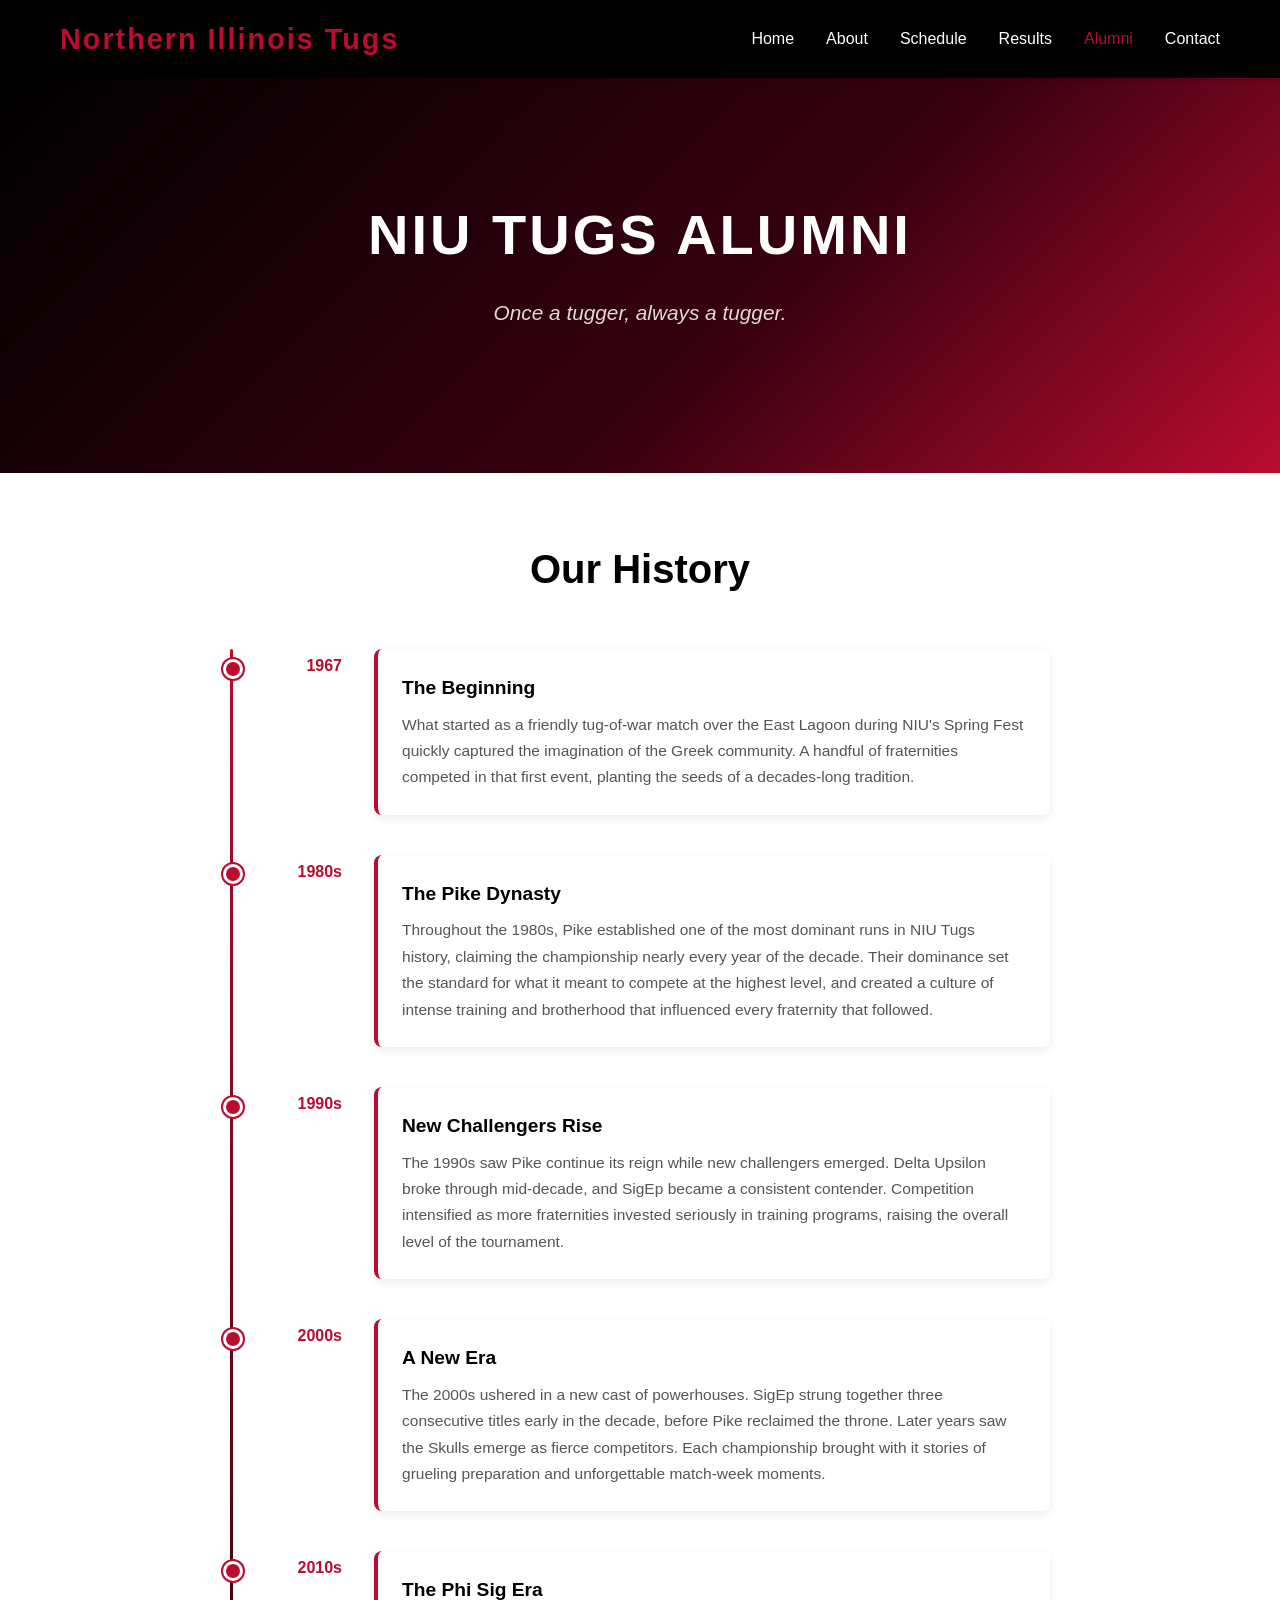
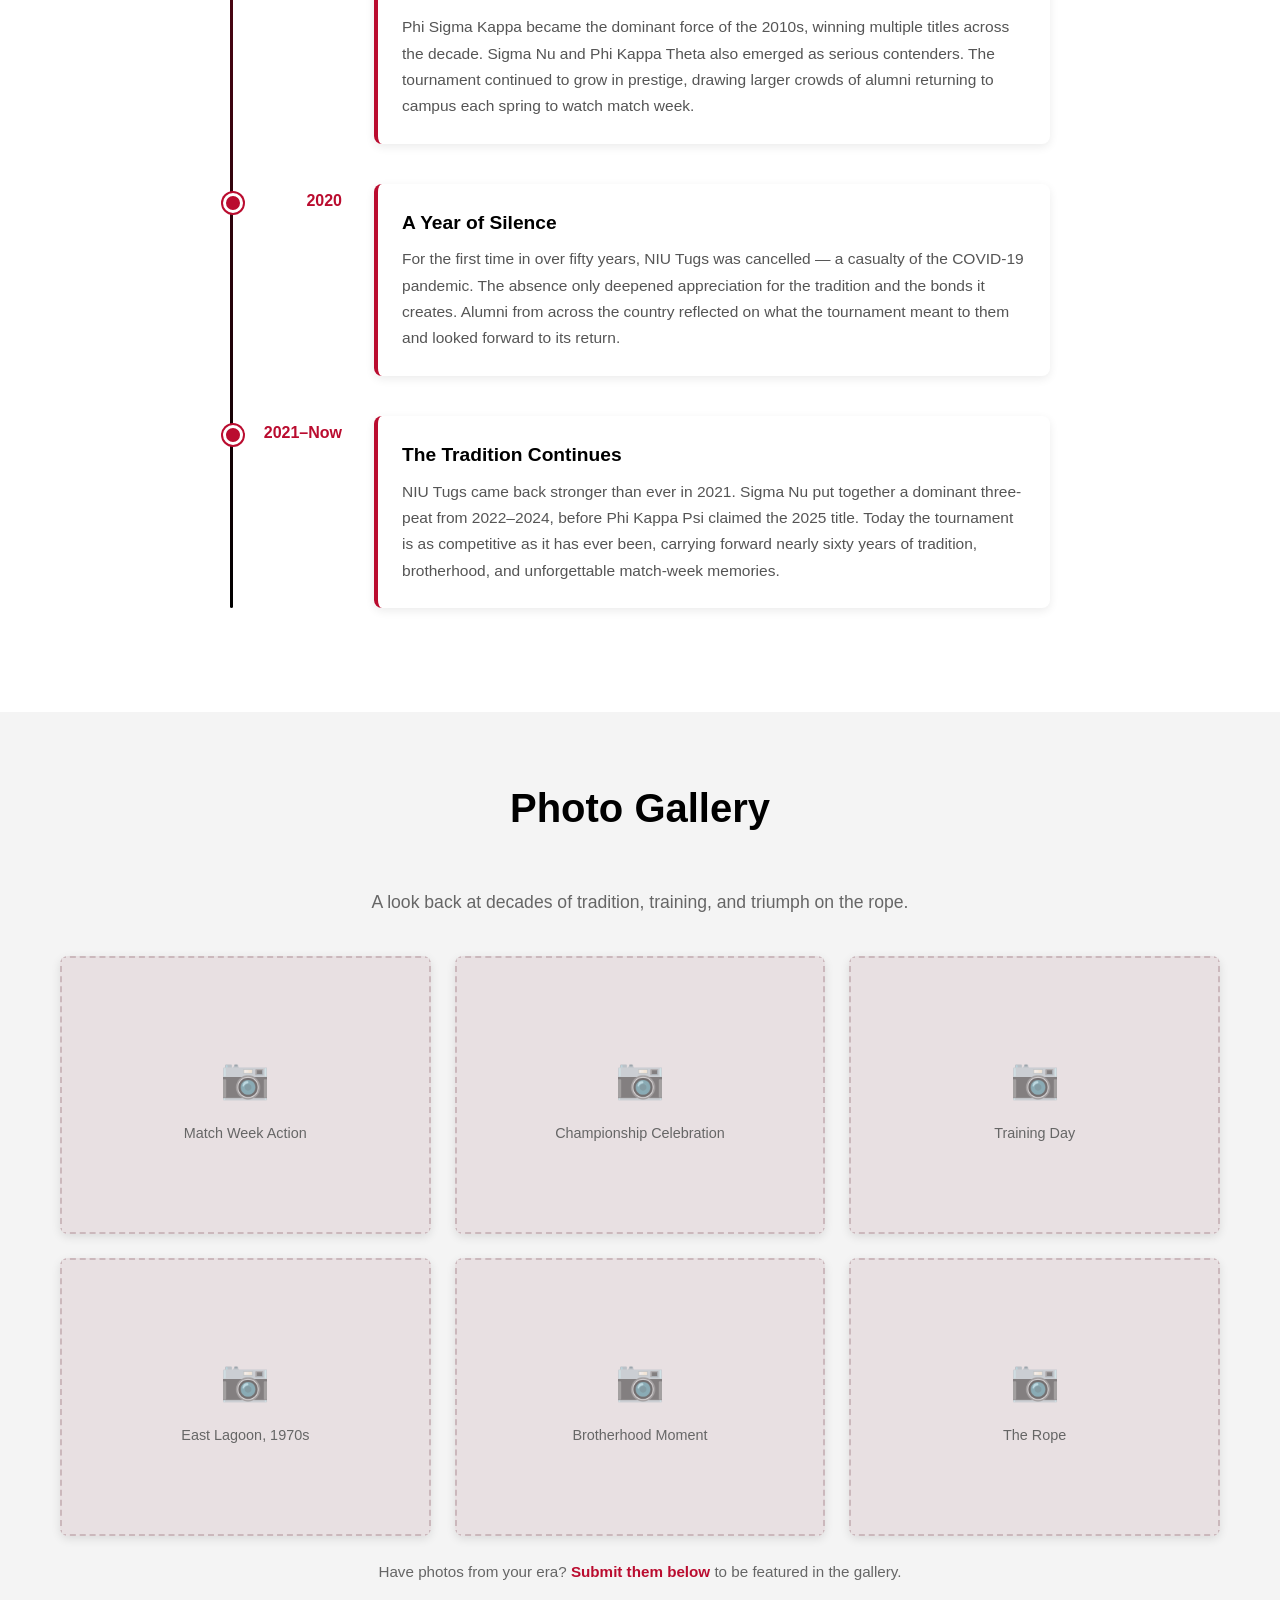
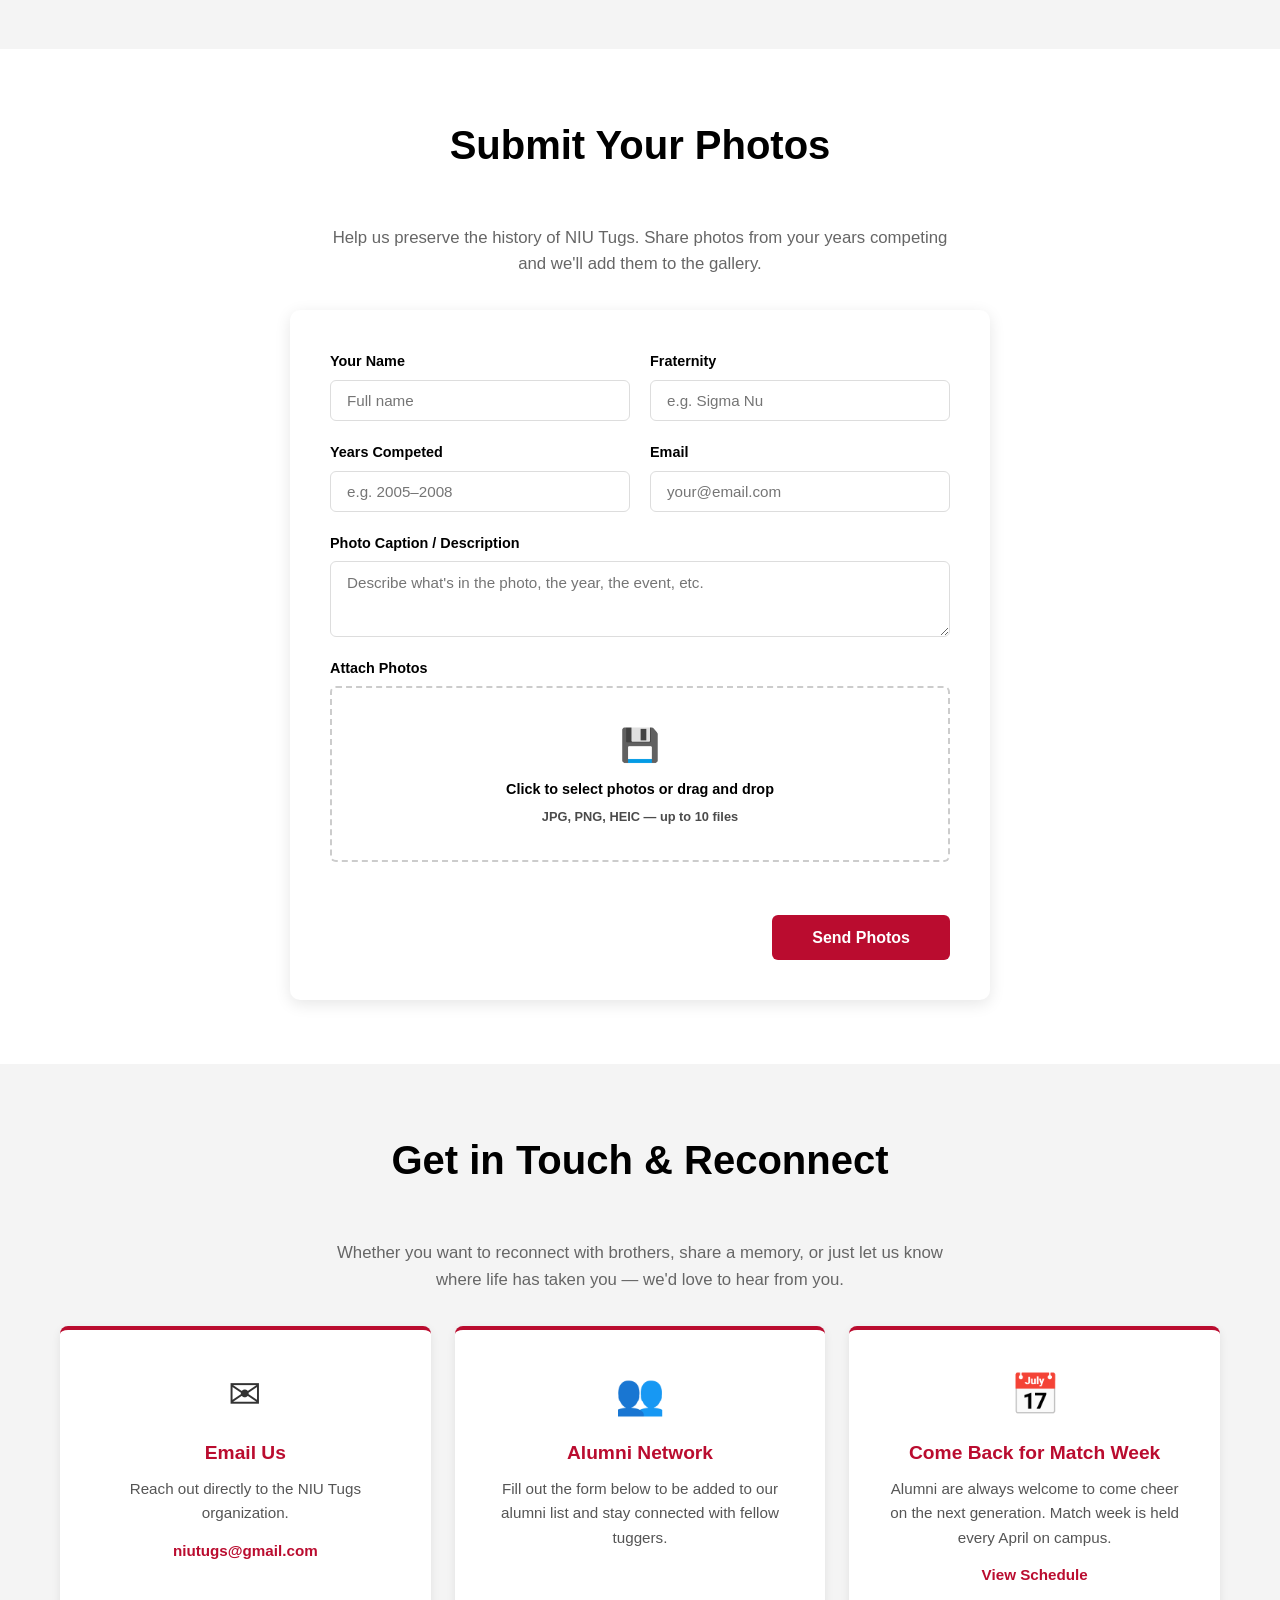
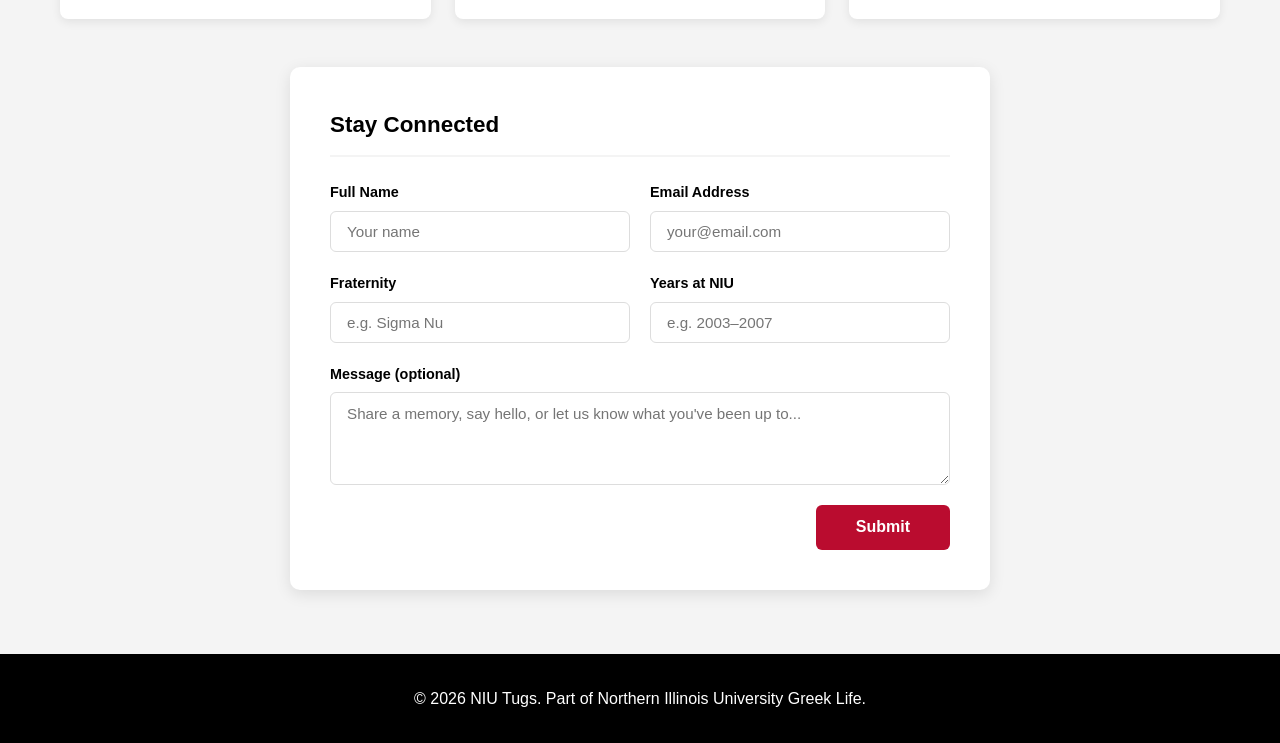
==== alumni.html @ 59fc6c60 "Alumni Page" ====
<!DOCTYPE html>
<html lang="en">
<head>
    <meta charset="UTF-8">
    <meta name="viewport" content="width=device-width, initial-scale=1.0">
    <title>Alumni - NIU Tugs</title>
    <link rel="stylesheet" href="styles.css">
    <link rel="stylesheet" href="alumni.css">
</head>
<body>
    <header>
        <nav>
            <div class="container">
                <a href="index.html" class="logo-link"><h1 class="logo">Northern Illinois Tugs</h1></a>
                <ul class="nav-links">
                    <li><a href="index.html#home">Home</a></li>
                    <li><a href="index.html#about">About</a></li>
                    <li><a href="index.html#schedule">Schedule</a></li>
                    <li><a href="index.html#results">Results</a></li>
                    <li><a href="alumni.html" class="active">Alumni</a></li>
                    <li><a href="index.html#contact">Contact</a></li>
                </ul>
            </div>
        </nav>
    </header>

    <!-- Hero -->
    <section class="alumni-hero">
        <div class="hero-content">
            <h2>NIU Tugs Alumni</h2>
            <p class="tagline">Once a tugger, always a tugger.</p>
        </div>
    </section>

    <!-- History Section -->
    <section class="section" id="history">
        <div class="container">
            <h2>Our History</h2>
            <div class="history-timeline">

                <div class="timeline-entry">
                    <div class="timeline-year">1967</div>
                    <div class="timeline-content">
                        <h3>The Beginning</h3>
                        <p>What started as a friendly tug-of-war match over the East Lagoon during NIU's Spring Fest quickly captured the imagination of the Greek community. A handful of fraternities competed in that first event, planting the seeds of a decades-long tradition.</p>
                    </div>
                </div>

                <div class="timeline-entry">
                    <div class="timeline-year">1980s</div>
                    <div class="timeline-content">
                        <h3>The Pike Dynasty</h3>
                        <p>Throughout the 1980s, Pike established one of the most dominant runs in NIU Tugs history, claiming the championship nearly every year of the decade. Their dominance set the standard for what it meant to compete at the highest level, and created a culture of intense training and brotherhood that influenced every fraternity that followed.</p>
                    </div>
                </div>

                <div class="timeline-entry">
                    <div class="timeline-year">1990s</div>
                    <div class="timeline-content">
                        <h3>New Challengers Rise</h3>
                        <p>The 1990s saw Pike continue its reign while new challengers emerged. Delta Upsilon broke through mid-decade, and SigEp became a consistent contender. Competition intensified as more fraternities invested seriously in training programs, raising the overall level of the tournament.</p>
                    </div>
                </div>

                <div class="timeline-entry">
                    <div class="timeline-year">2000s</div>
                    <div class="timeline-content">
                        <h3>A New Era</h3>
                        <p>The 2000s ushered in a new cast of powerhouses. SigEp strung together three consecutive titles early in the decade, before Pike reclaimed the throne. Later years saw the Skulls emerge as fierce competitors. Each championship brought with it stories of grueling preparation and unforgettable match-week moments.</p>
                    </div>
                </div>

                <div class="timeline-entry">
                    <div class="timeline-year">2010s</div>
                    <div class="timeline-content">
                        <h3>The Phi Sig Era</h3>
                        <p>Phi Sigma Kappa became the dominant force of the 2010s, winning multiple titles across the decade. Sigma Nu and Phi Kappa Theta also emerged as serious contenders. The tournament continued to grow in prestige, drawing larger crowds of alumni returning to campus each spring to watch match week.</p>
                    </div>
                </div>

                <div class="timeline-entry">
                    <div class="timeline-year">2020</div>
                    <div class="timeline-content">
                        <h3>A Year of Silence</h3>
                        <p>For the first time in over fifty years, NIU Tugs was cancelled — a casualty of the COVID-19 pandemic. The absence only deepened appreciation for the tradition and the bonds it creates. Alumni from across the country reflected on what the tournament meant to them and looked forward to its return.</p>
                    </div>
                </div>

                <div class="timeline-entry">
                    <div class="timeline-year">2021–Now</div>
                    <div class="timeline-content">
                        <h3>The Tradition Continues</h3>
                        <p>NIU Tugs came back stronger than ever in 2021. Sigma Nu put together a dominant three-peat from 2022–2024, before Phi Kappa Psi claimed the 2025 title. Today the tournament is as competitive as it has ever been, carrying forward nearly sixty years of tradition, brotherhood, and unforgettable match-week memories.</p>
                    </div>
                </div>

            </div>
        </div>
    </section>

    <!-- Photo Gallery Section -->
    <section class="section section-dark" id="gallery">
        <div class="container">
            <h2>Photo Gallery</h2>
            <p class="gallery-intro">A look back at decades of tradition, training, and triumph on the rope.</p>
            <div class="photo-grid">
                <div class="photo-card">
                    <div class="photo-placeholder">
                        <span class="photo-icon">&#128247;</span>
                        <p>Match Week Action</p>
                    </div>
                </div>
                <div class="photo-card">
                    <div class="photo-placeholder">
                        <span class="photo-icon">&#128247;</span>
                        <p>Championship Celebration</p>
                    </div>
                </div>
                <div class="photo-card">
                    <div class="photo-placeholder">
                        <span class="photo-icon">&#128247;</span>
                        <p>Training Day</p>
                    </div>
                </div>
                <div class="photo-card">
                    <div class="photo-placeholder">
                        <span class="photo-icon">&#128247;</span>
                        <p>East Lagoon, 1970s</p>
                    </div>
                </div>
                <div class="photo-card">
                    <div class="photo-placeholder">
                        <span class="photo-icon">&#128247;</span>
                        <p>Brotherhood Moment</p>
                    </div>
                </div>
                <div class="photo-card">
                    <div class="photo-placeholder">
                        <span class="photo-icon">&#128247;</span>
                        <p>The Rope</p>
                    </div>
                </div>
            </div>
            <p class="gallery-note">Have photos from your era? <a href="#submit-photos">Submit them below</a> to be featured in the gallery.</p>
        </div>
    </section>

    <!-- Submit Photos Section -->
    <section class="section" id="submit-photos">
        <div class="container">
            <h2>Submit Your Photos</h2>
            <p class="form-intro">Help us preserve the history of NIU Tugs. Share photos from your years competing and we'll add them to the gallery.</p>
            <form class="alumni-form" action="https://formspree.io/f/YOUR_FORM_ID" method="POST" enctype="multipart/form-data">
                <div class="form-row">
                    <div class="form-group">
                        <label for="photo-name">Your Name</label>
                        <input type="text" id="photo-name" name="name" placeholder="Full name" required>
                    </div>
                    <div class="form-group">
                        <label for="photo-fraternity">Fraternity</label>
                        <input type="text" id="photo-fraternity" name="fraternity" placeholder="e.g. Sigma Nu" required>
                    </div>
                </div>
                <div class="form-row">
                    <div class="form-group">
                        <label for="photo-years">Years Competed</label>
                        <input type="text" id="photo-years" name="years" placeholder="e.g. 2005–2008">
                    </div>
                    <div class="form-group">
                        <label for="photo-email">Email</label>
                        <input type="email" id="photo-email" name="email" placeholder="your@email.com" required>
                    </div>
                </div>
                <div class="form-group">
                    <label for="photo-caption">Photo Caption / Description</label>
                    <textarea id="photo-caption" name="caption" rows="3" placeholder="Describe what's in the photo, the year, the event, etc."></textarea>
                </div>
                <div class="form-group">
                    <label for="photo-file">Attach Photos</label>
                    <div class="file-upload-area" id="file-upload-area">
                        <input type="file" id="photo-file" name="photos" multiple accept="image/*">
                        <label for="photo-file" class="file-upload-label">
                            <span class="upload-icon">&#128190;</span>
                            <span>Click to select photos or drag and drop</span>
                            <span class="file-hint">JPG, PNG, HEIC — up to 10 files</span>
                        </label>
                    </div>
                    <p id="file-names" class="file-names"></p>
                </div>
                <button type="submit" class="submit-btn">Send Photos</button>
            </form>
        </div>
    </section>

    <!-- Reconnect Section -->
    <section class="section section-dark" id="reconnect">
        <div class="container">
            <h2>Get in Touch &amp; Reconnect</h2>
            <p class="form-intro">Whether you want to reconnect with brothers, share a memory, or just let us know where life has taken you — we'd love to hear from you.</p>
            <div class="reconnect-grid">
                <div class="reconnect-card">
                    <div class="reconnect-icon">&#9993;</div>
                    <h3>Email Us</h3>
                    <p>Reach out directly to the NIU Tugs organization.</p>
                    <a href="mailto:niutugs@gmail.com" class="reconnect-link">niutugs@gmail.com</a>
                </div>
                <div class="reconnect-card">
                    <div class="reconnect-icon">&#128101;</div>
                    <h3>Alumni Network</h3>
                    <p>Fill out the form below to be added to our alumni list and stay connected with fellow tuggers.</p>
                </div>
                <div class="reconnect-card">
                    <div class="reconnect-icon">&#128197;</div>
                    <h3>Come Back for Match Week</h3>
                    <p>Alumni are always welcome to come cheer on the next generation. Match week is held every April on campus.</p>
                    <a href="index.html#schedule" class="reconnect-link">View Schedule</a>
                </div>
            </div>

            <form class="alumni-form reconnect-form" action="https://formspree.io/f/YOUR_FORM_ID" method="POST">
                <h3 class="form-subheading">Stay Connected</h3>
                <div class="form-row">
                    <div class="form-group">
                        <label for="rc-name">Full Name</label>
                        <input type="text" id="rc-name" name="name" placeholder="Your name" required>
                    </div>
                    <div class="form-group">
                        <label for="rc-email">Email Address</label>
                        <input type="email" id="rc-email" name="email" placeholder="your@email.com" required>
                    </div>
                </div>
                <div class="form-row">
                    <div class="form-group">
                        <label for="rc-fraternity">Fraternity</label>
                        <input type="text" id="rc-fraternity" name="fraternity" placeholder="e.g. Sigma Nu">
                    </div>
                    <div class="form-group">
                        <label for="rc-years">Years at NIU</label>
                        <input type="text" id="rc-years" name="years" placeholder="e.g. 2003–2007">
                    </div>
                </div>
                <div class="form-group">
                    <label for="rc-message">Message (optional)</label>
                    <textarea id="rc-message" name="message" rows="4" placeholder="Share a memory, say hello, or let us know what you've been up to..."></textarea>
                </div>
                <button type="submit" class="submit-btn">Submit</button>
            </form>
        </div>
    </section>

    <footer>
        <div class="container">
            <p>&copy; 2026 NIU Tugs. Part of Northern Illinois University Greek Life.</p>
        </div>
    </footer>

    <script src="alumni.js"></script>
</body>
</html>
---- styles.css ----
* {
    margin: 0;
    padding: 0;
    box-sizing: border-box;
}

:root {
    --niu-red: #BA0C2F;
    --niu-black: #000000;
    --light-gray: #f4f4f4;
    --medium-gray: #666;
    --white: #ffffff;
}

body {
    font-family: 'Segoe UI', Tahoma, Geneva, Verdana, sans-serif;
    line-height: 1.6;
    color: #333;
}

.container {
    max-width: 1200px;
    margin: 0 auto;
    padding: 0 20px;
}

/* Header & Navigation */
header {
    background: var(--niu-black);
    color: var(--white);
    padding: 1rem 0;
    position: sticky;
    top: 0;
    z-index: 100;
    box-shadow: 0 2px 5px rgba(0,0,0,0.1);
}

header .container {
    display: flex;
    justify-content: space-between;
    align-items: center;
}

.logo {
    color: var(--niu-red);
    font-size: 1.8rem;
    font-weight: bold;
    letter-spacing: 2px;
}

.nav-links {
    display: flex;
    list-style: none;
    gap: 2rem;
}

.nav-links a {
    color: var(--white);
    text-decoration: none;
    font-weight: 500;
    transition: color 0.3s;
}

.nav-links a:hover {
    color: var(--niu-red);
}

/* Hero Section */
.hero {
    background: linear-gradient(135deg, var(--niu-black) 0%, var(--niu-red) 100%);
    color: var(--white);
    padding: 8rem 2rem;
    text-align: center;
}

.hero-content h2 {
    font-size: 3.5rem;
    margin-bottom: 1rem;
    text-transform: uppercase;
    letter-spacing: 3px;
}

.tagline {
    font-size: 1.3rem;
    margin-bottom: 2rem;
    opacity: 0.9;
}

.cta-button {
    display: inline-block;
    background: var(--white);
    color: var(--niu-red);
    padding: 1rem 2.5rem;
    text-decoration: none;
    border-radius: 5px;
    font-weight: bold;
    font-size: 1.1rem;
    transition: transform 0.3s, box-shadow 0.3s;
}

.cta-button:hover {
    transform: translateY(-3px);
    box-shadow: 0 5px 15px rgba(0,0,0,0.3);
}

/* Sections */
.section {
    padding: 4rem 2rem;
}

.section-dark {
    background: var(--light-gray);
}

.section h2 {
    text-align: center;
    font-size: 2.5rem;
    margin-bottom: 3rem;
    color: var(--niu-black);
}

/* About Section */
.about-grid {
    display: grid;
    grid-template-columns: repeat(auto-fit, minmax(300px, 1fr));
    gap: 2rem;
    margin-bottom: 3rem;
}

.about-card {
    background: var(--white);
    padding: 2rem;
    border-radius: 8px;
    box-shadow: 0 3px 10px rgba(0,0,0,0.1);
    border-top: 4px solid var(--niu-red);
}

.about-card h3 {
    color: var(--niu-red);
    margin-bottom: 1rem;
    font-size: 1.5rem;
}

.rules-section {
    background: var(--white);
    padding: 2rem;
    border-radius: 8px;
    box-shadow: 0 3px 10px rgba(0,0,0,0.1);
    margin-top: 2rem;
}

.rules-section h3 {
    color: var(--niu-black);
    margin-bottom: 1rem;
    font-size: 1.8rem;
}

.rules-list {
    list-style: none;
    padding-left: 0;
}

.rules-list li {
    padding: 0.75rem 0;
    padding-left: 2rem;
    position: relative;
}

.rules-list li:before {
    content: "▸";
    color: var(--niu-red);
    font-weight: bold;
    position: absolute;
    left: 0;
}

/* Schedule Section */
.schedule-container {
    max-width: 800px;
    margin: 0 auto;
}

.schedule-item {
    background: var(--white);
    padding: 1.5rem;
    margin-bottom: 1.5rem;
    border-radius: 8px;
    box-shadow: 0 3px 10px rgba(0,0,0,0.1);
    display: flex;
    gap: 2rem;
    align-items: center;
    border-left: 5px solid var(--niu-red);
}

.schedule-item.highlight {
    background: var(--niu-red);
    color: var(--white);
    border-left: 5px solid var(--niu-black);
}

.date {
    font-weight: bold;
    font-size: 1.1rem;
    min-width: 150px;
    color: var(--niu-red);
}

.schedule-item.highlight .date {
    color: var(--white);
}

.event-details h3 {
    margin-bottom: 0.5rem;
    color: var(--niu-black);
}

.schedule-item.highlight .event-details h3 {
    color: var(--white);
}

.location {
    font-style: italic;
    color: var(--medium-gray);
    font-size: 0.9rem;
}

.schedule-item.highlight .location {
    color: rgba(255,255,255,0.9);
}

/* Results Section */
.results-table {
    width: 100%;
    max-width: 700px;
    margin: 0 auto;
    border-collapse: collapse;
    background: var(--white);
    border-radius: 8px;
    overflow: hidden;
    box-shadow: 0 4px 16px rgba(0,0,0,0.12);
}

.results-table thead {
    background: var(--niu-red);
    color: var(--white);
}

.results-table th {
    padding: 1rem 1.25rem;
    text-align: left;
    font-size: 0.9rem;
    letter-spacing: 1px;
    text-transform: uppercase;
}

.medal {
    margin-right: 0.4rem;
    font-style: normal;
}

.results-table td {
    padding: 0.65rem 1.25rem;
    border-bottom: 1px solid #eee;
    font-size: 0.95rem;
}

.results-table tbody tr:not(.decade-header):nth-child(even) {
    background: #fafafa;
}

.results-table tbody tr:not(.decade-header):not(.no-tournament):hover {
    background: #f0e8ea;
    cursor: default;
}

.results-table tbody tr:last-child td {
    border-bottom: none;
}

.results-table td:first-child {
    font-weight: bold;
    color: var(--niu-red);
    width: 80px;
}

/* Decade group headers */
.results-table tr.decade-header td {
    background: var(--niu-black);
    color: rgba(255,255,255,0.6);
    font-size: 0.75rem;
    font-weight: bold;
    letter-spacing: 2px;
    text-transform: uppercase;
    padding: 0.4rem 1.25rem;
    border-bottom: none;
}

/* Most recent champion row */
.results-table tr.recent-champion td {
    background: #fffbea;
    font-weight: 600;
}

.results-table tr.recent-champion td:first-child {
    color: #b8860b;
}

.results-table tr.recent-champion td:nth-child(2) {
    color: #5a3e00;
}

.results-table tr.no-tournament td {
    color: var(--medium-gray);
    font-style: italic;
    text-align: left;
}

/* Contact Section */
.contact-intro {
    text-align: center;
    font-size: 1.2rem;
    margin-bottom: 2rem;
}

.contact-info {
    text-align: center;
    font-size: 1.1rem;
}

.contact-info a {
    color: var(--niu-red);
    text-decoration: none;
    font-weight: bold;
}

.contact-info a:hover {
    text-decoration: underline;
}

/* Footer */
footer {
    background: var(--niu-black);
    color: var(--white);
    text-align: center;
    padding: 2rem;
}

/* Responsive Design */
@media (max-width: 768px) {
    .nav-links {
        gap: 1rem;
        flex-wrap: wrap;
        justify-content: center;
    }

    .hero-content h2 {
        font-size: 2.5rem;
    }

    .schedule-item {
        flex-direction: column;
        text-align: center;
    }

    .date {
        min-width: auto;
    }

    header .container {
        flex-direction: column;
        gap: 1rem;
    }
}
---- alumni.css ----
/* Alumni Page Styles */

.logo-link {
    text-decoration: none;
}

.nav-links a.active {
    color: var(--niu-red);
}

/* Alumni Hero */
.alumni-hero {
    background: linear-gradient(135deg, var(--niu-black) 0%, #3a0010 60%, var(--niu-red) 100%);
    color: var(--white);
    padding: 7rem 2rem;
    text-align: center;
}

.alumni-hero .hero-content h2 {
    font-size: 3.5rem;
    text-transform: uppercase;
    letter-spacing: 3px;
    margin-bottom: 1rem;
}

.alumni-hero .tagline {
    font-size: 1.3rem;
    opacity: 0.85;
    font-style: italic;
}

/* Timeline */
.history-timeline {
    max-width: 820px;
    margin: 0 auto;
    position: relative;
    padding-left: 2rem;
}

.history-timeline::before {
    content: '';
    position: absolute;
    left: 0;
    top: 0;
    bottom: 0;
    width: 3px;
    background: linear-gradient(to bottom, var(--niu-red), var(--niu-black));
    border-radius: 3px;
}

.timeline-entry {
    display: flex;
    gap: 2rem;
    margin-bottom: 2.5rem;
    position: relative;
    align-items: flex-start;
}

.timeline-entry::before {
    content: '';
    position: absolute;
    left: -2.42rem;
    top: 0.6rem;
    width: 14px;
    height: 14px;
    background: var(--niu-red);
    border-radius: 50%;
    border: 3px solid var(--white);
    box-shadow: 0 0 0 2px var(--niu-red);
}

.timeline-year {
    min-width: 80px;
    font-weight: 800;
    font-size: 1rem;
    color: var(--niu-red);
    padding-top: 0.25rem;
    text-align: right;
}

.timeline-content {
    background: var(--white);
    padding: 1.5rem;
    border-radius: 8px;
    box-shadow: 0 3px 10px rgba(0,0,0,0.08);
    border-left: 4px solid var(--niu-red);
    flex: 1;
}

.timeline-content h3 {
    color: var(--niu-black);
    margin-bottom: 0.5rem;
    font-size: 1.2rem;
}

.timeline-content p {
    color: #555;
    font-size: 0.97rem;
    line-height: 1.7;
}

/* Photo Gallery */
.gallery-intro {
    text-align: center;
    font-size: 1.1rem;
    color: var(--medium-gray);
    margin-bottom: 2.5rem;
}

.photo-grid {
    display: grid;
    grid-template-columns: repeat(auto-fill, minmax(280px, 1fr));
    gap: 1.5rem;
    margin-bottom: 1.5rem;
}

.photo-card {
    border-radius: 8px;
    overflow: hidden;
    box-shadow: 0 3px 10px rgba(0,0,0,0.1);
    transition: transform 0.2s, box-shadow 0.2s;
}

.photo-card:hover {
    transform: translateY(-4px);
    box-shadow: 0 8px 20px rgba(0,0,0,0.15);
}

.photo-placeholder {
    background: #e8e0e2;
    aspect-ratio: 4/3;
    display: flex;
    flex-direction: column;
    align-items: center;
    justify-content: center;
    gap: 0.75rem;
    color: var(--medium-gray);
    border: 2px dashed #cbb8bc;
}

/* If user adds a real <img> inside .photo-card, style it */
.photo-card img {
    width: 100%;
    aspect-ratio: 4/3;
    object-fit: cover;
    display: block;
}

.photo-icon {
    font-size: 2.5rem;
    opacity: 0.5;
}

.photo-placeholder p {
    font-size: 0.9rem;
    font-weight: 500;
}

.gallery-note {
    text-align: center;
    color: var(--medium-gray);
    font-size: 0.95rem;
}

.gallery-note a {
    color: var(--niu-red);
    text-decoration: none;
    font-weight: 600;
}

.gallery-note a:hover {
    text-decoration: underline;
}

/* Forms */
.form-intro {
    text-align: center;
    font-size: 1.05rem;
    color: var(--medium-gray);
    margin-bottom: 2rem;
    max-width: 640px;
    margin-left: auto;
    margin-right: auto;
}

.alumni-form {
    max-width: 700px;
    margin: 0 auto;
    background: var(--white);
    padding: 2.5rem;
    border-radius: 10px;
    box-shadow: 0 4px 16px rgba(0,0,0,0.1);
}

.form-row {
    display: grid;
    grid-template-columns: 1fr 1fr;
    gap: 1.25rem;
}

.form-group {
    display: flex;
    flex-direction: column;
    margin-bottom: 1.25rem;
}

.form-group label {
    font-weight: 600;
    font-size: 0.9rem;
    margin-bottom: 0.4rem;
    color: var(--niu-black);
}

.form-group input,
.form-group textarea {
    padding: 0.7rem 1rem;
    border: 1.5px solid #ddd;
    border-radius: 6px;
    font-size: 0.95rem;
    font-family: inherit;
    transition: border-color 0.2s;
    resize: vertical;
}

.form-group input:focus,
.form-group textarea:focus {
    outline: none;
    border-color: var(--niu-red);
}

/* File Upload */
.file-upload-area {
    position: relative;
}

.file-upload-area input[type="file"] {
    position: absolute;
    opacity: 0;
    width: 100%;
    height: 100%;
    cursor: pointer;
}

.file-upload-label {
    display: flex;
    flex-direction: column;
    align-items: center;
    justify-content: center;
    gap: 0.4rem;
    padding: 2rem;
    border: 2px dashed #ccc;
    border-radius: 6px;
    cursor: pointer;
    text-align: center;
    color: var(--medium-gray);
    transition: border-color 0.2s, background 0.2s;
}

.file-upload-label:hover {
    border-color: var(--niu-red);
    background: #fff5f7;
}

.upload-icon {
    font-size: 2rem;
}

.file-hint {
    font-size: 0.8rem;
    opacity: 0.7;
}

.file-names {
    margin-top: 0.5rem;
    font-size: 0.85rem;
    color: var(--niu-red);
    min-height: 1.2rem;
}

.submit-btn {
    background: var(--niu-red);
    color: var(--white);
    border: none;
    padding: 0.85rem 2.5rem;
    font-size: 1rem;
    font-weight: bold;
    border-radius: 6px;
    cursor: pointer;
    transition: background 0.2s, transform 0.2s;
    display: block;
    margin: 0.5rem 0 0 auto;
}

.submit-btn:hover {
    background: #96091f;
    transform: translateY(-2px);
}

/* Reconnect cards */
.reconnect-grid {
    display: grid;
    grid-template-columns: repeat(auto-fit, minmax(220px, 1fr));
    gap: 1.5rem;
    margin-bottom: 3rem;
}

.reconnect-card {
    background: var(--white);
    padding: 2rem;
    border-radius: 8px;
    box-shadow: 0 3px 10px rgba(0,0,0,0.08);
    border-top: 4px solid var(--niu-red);
    text-align: center;
}

.reconnect-icon {
    font-size: 2.5rem;
    margin-bottom: 0.75rem;
}

.reconnect-card h3 {
    color: var(--niu-red);
    margin-bottom: 0.5rem;
    font-size: 1.2rem;
}

.reconnect-card p {
    color: #555;
    font-size: 0.95rem;
    margin-bottom: 0.75rem;
}

.reconnect-link {
    color: var(--niu-red);
    font-weight: 600;
    text-decoration: none;
    font-size: 0.95rem;
}

.reconnect-link:hover {
    text-decoration: underline;
}

.form-subheading {
    font-size: 1.4rem;
    color: var(--niu-black);
    margin-bottom: 1.5rem;
    padding-bottom: 0.75rem;
    border-bottom: 2px solid var(--light-gray);
}

.reconnect-form {
    margin-top: 0;
}

/* Responsive */
@media (max-width: 768px) {
    .alumni-hero .hero-content h2 {
        font-size: 2.2rem;
    }

    .history-timeline {
        padding-left: 1.5rem;
    }

    .timeline-entry {
        flex-direction: column;
        gap: 0.5rem;
    }

    .timeline-year {
        text-align: left;
        font-size: 1.1rem;
    }

    .form-row {
        grid-template-columns: 1fr;
    }

    .alumni-form {
        padding: 1.5rem;
    }
}
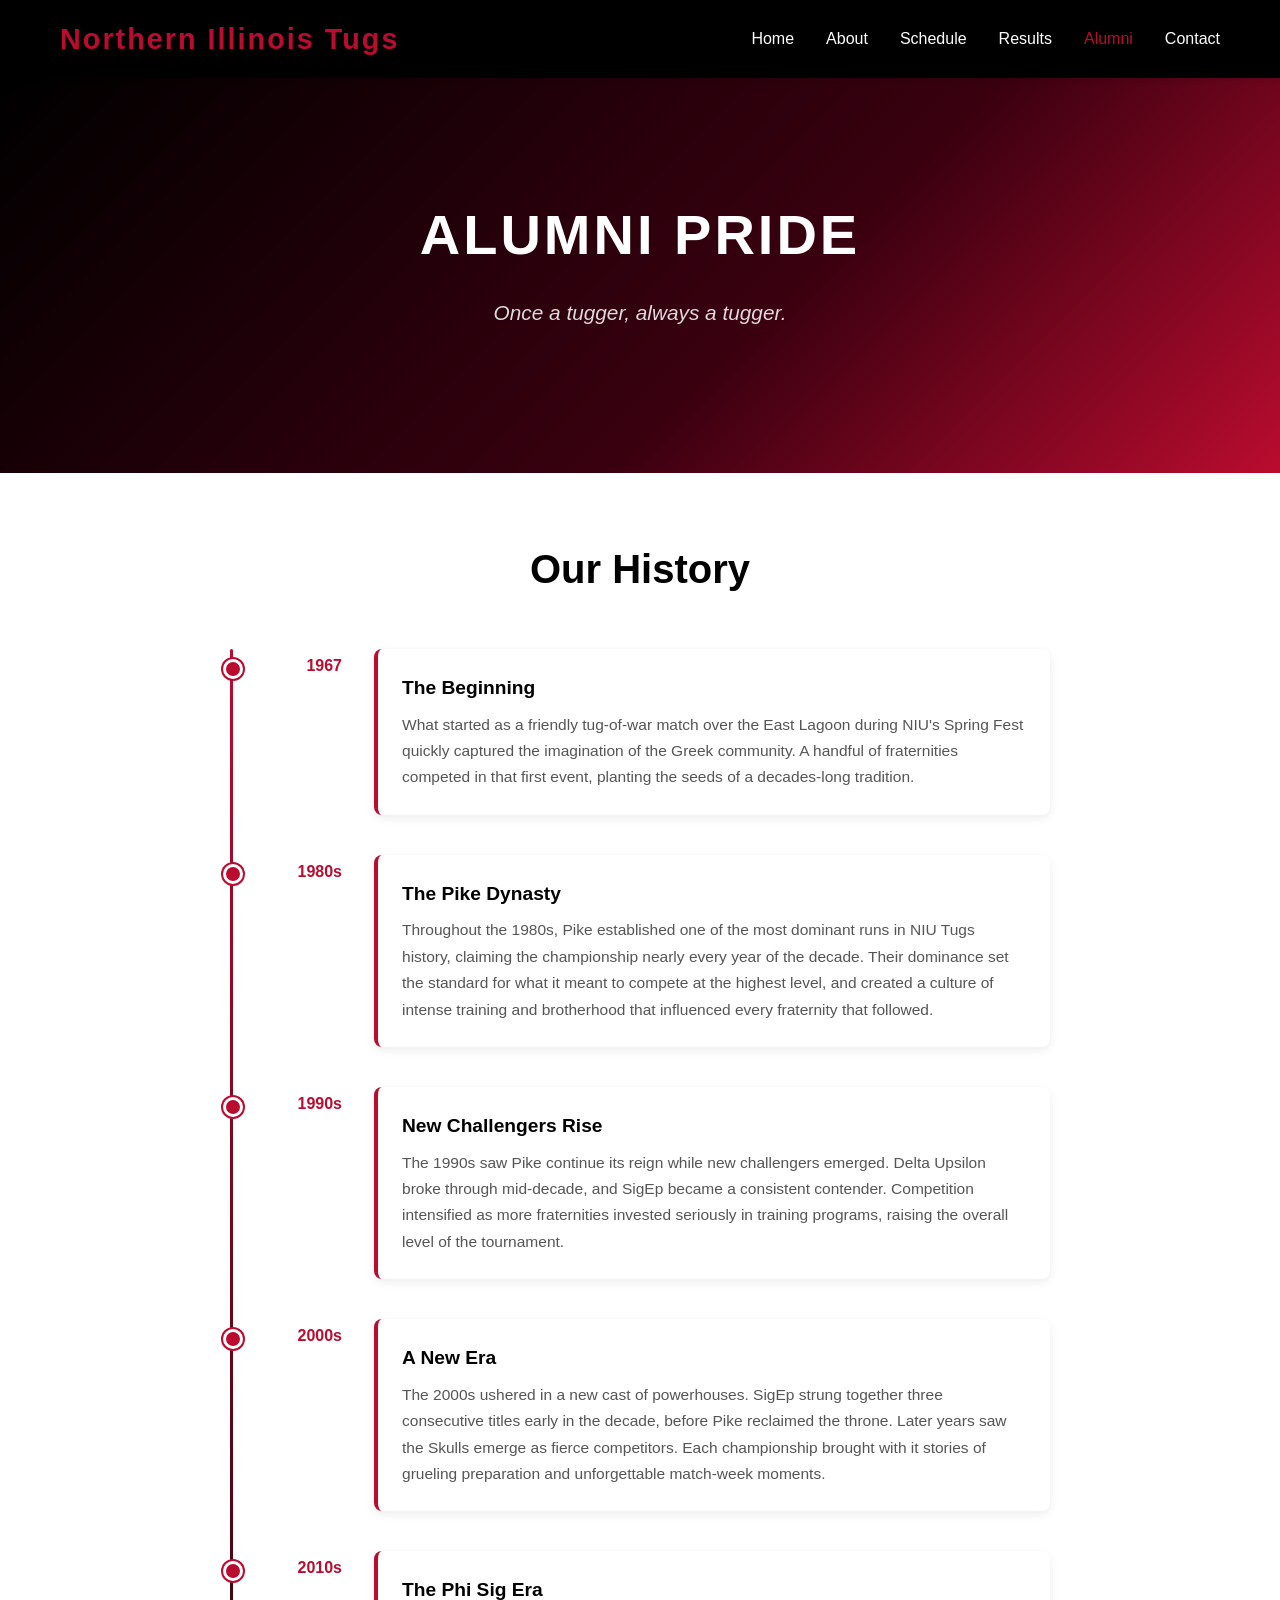
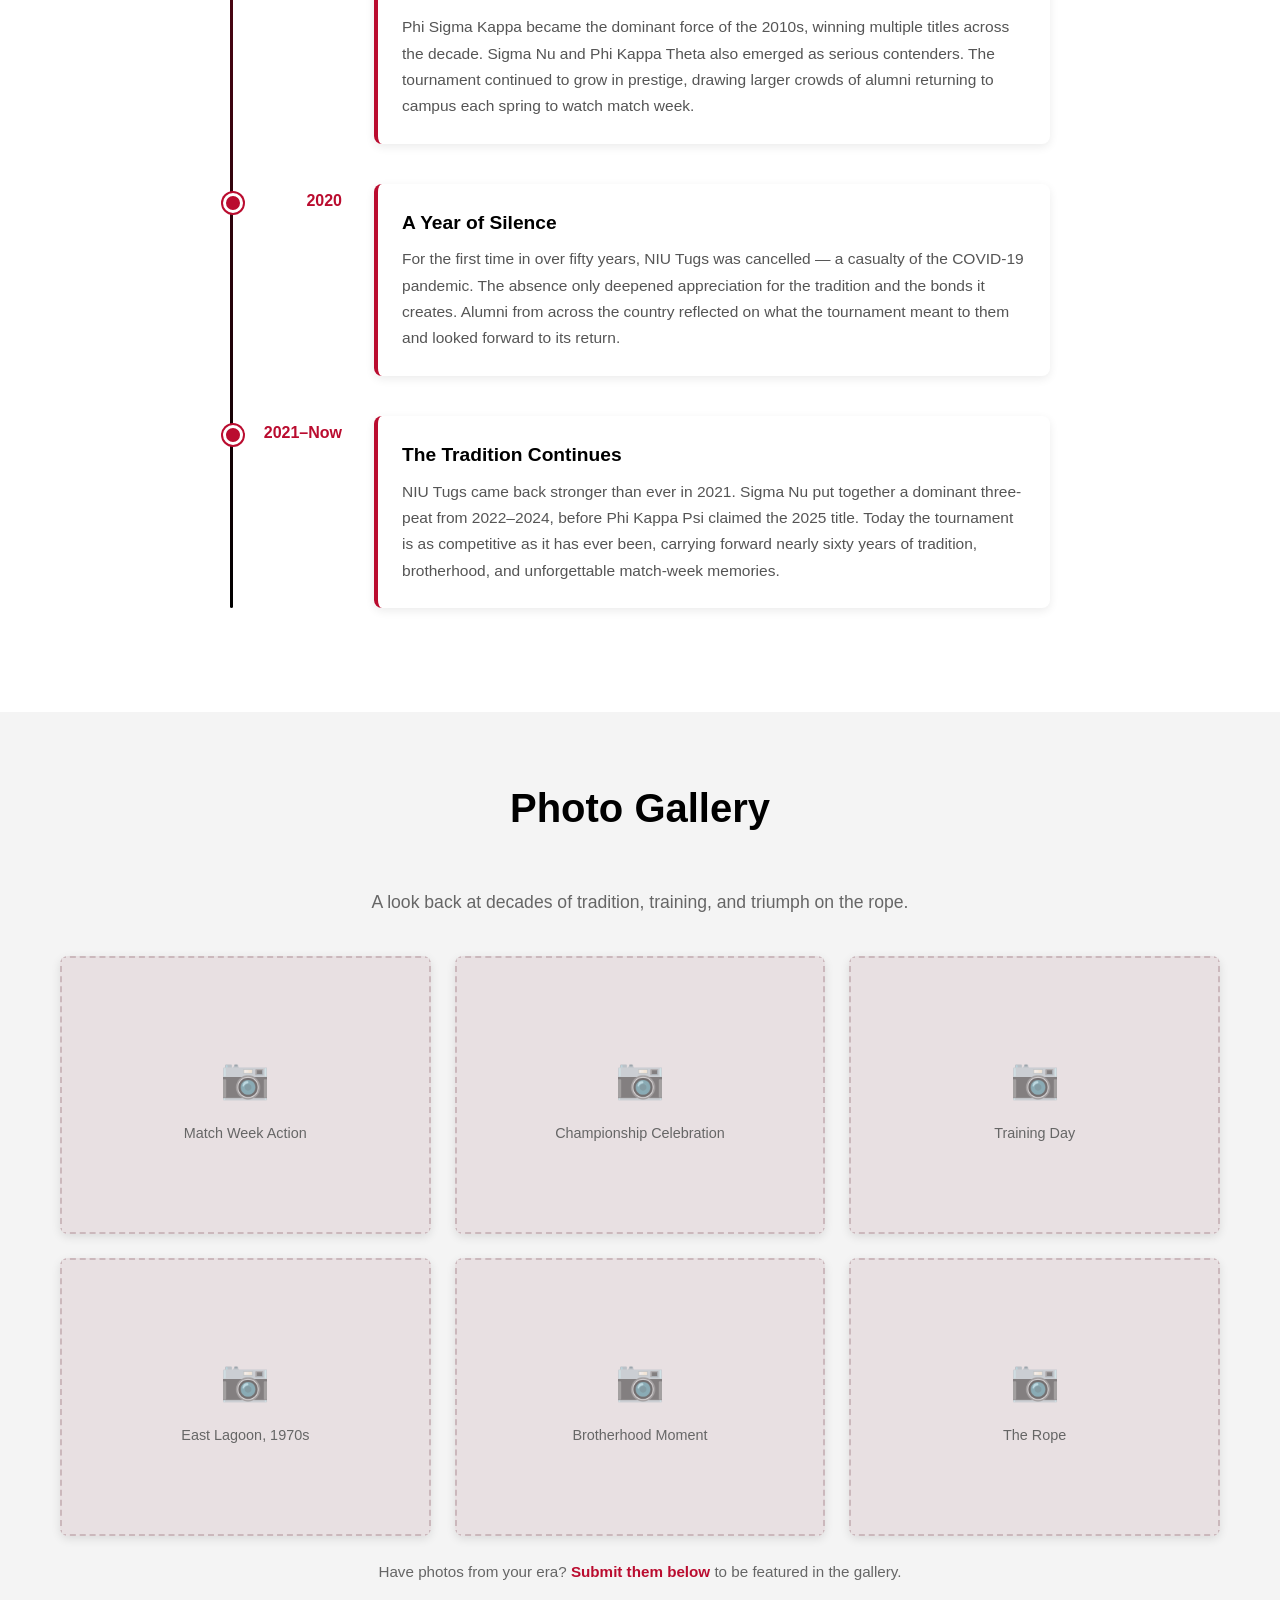
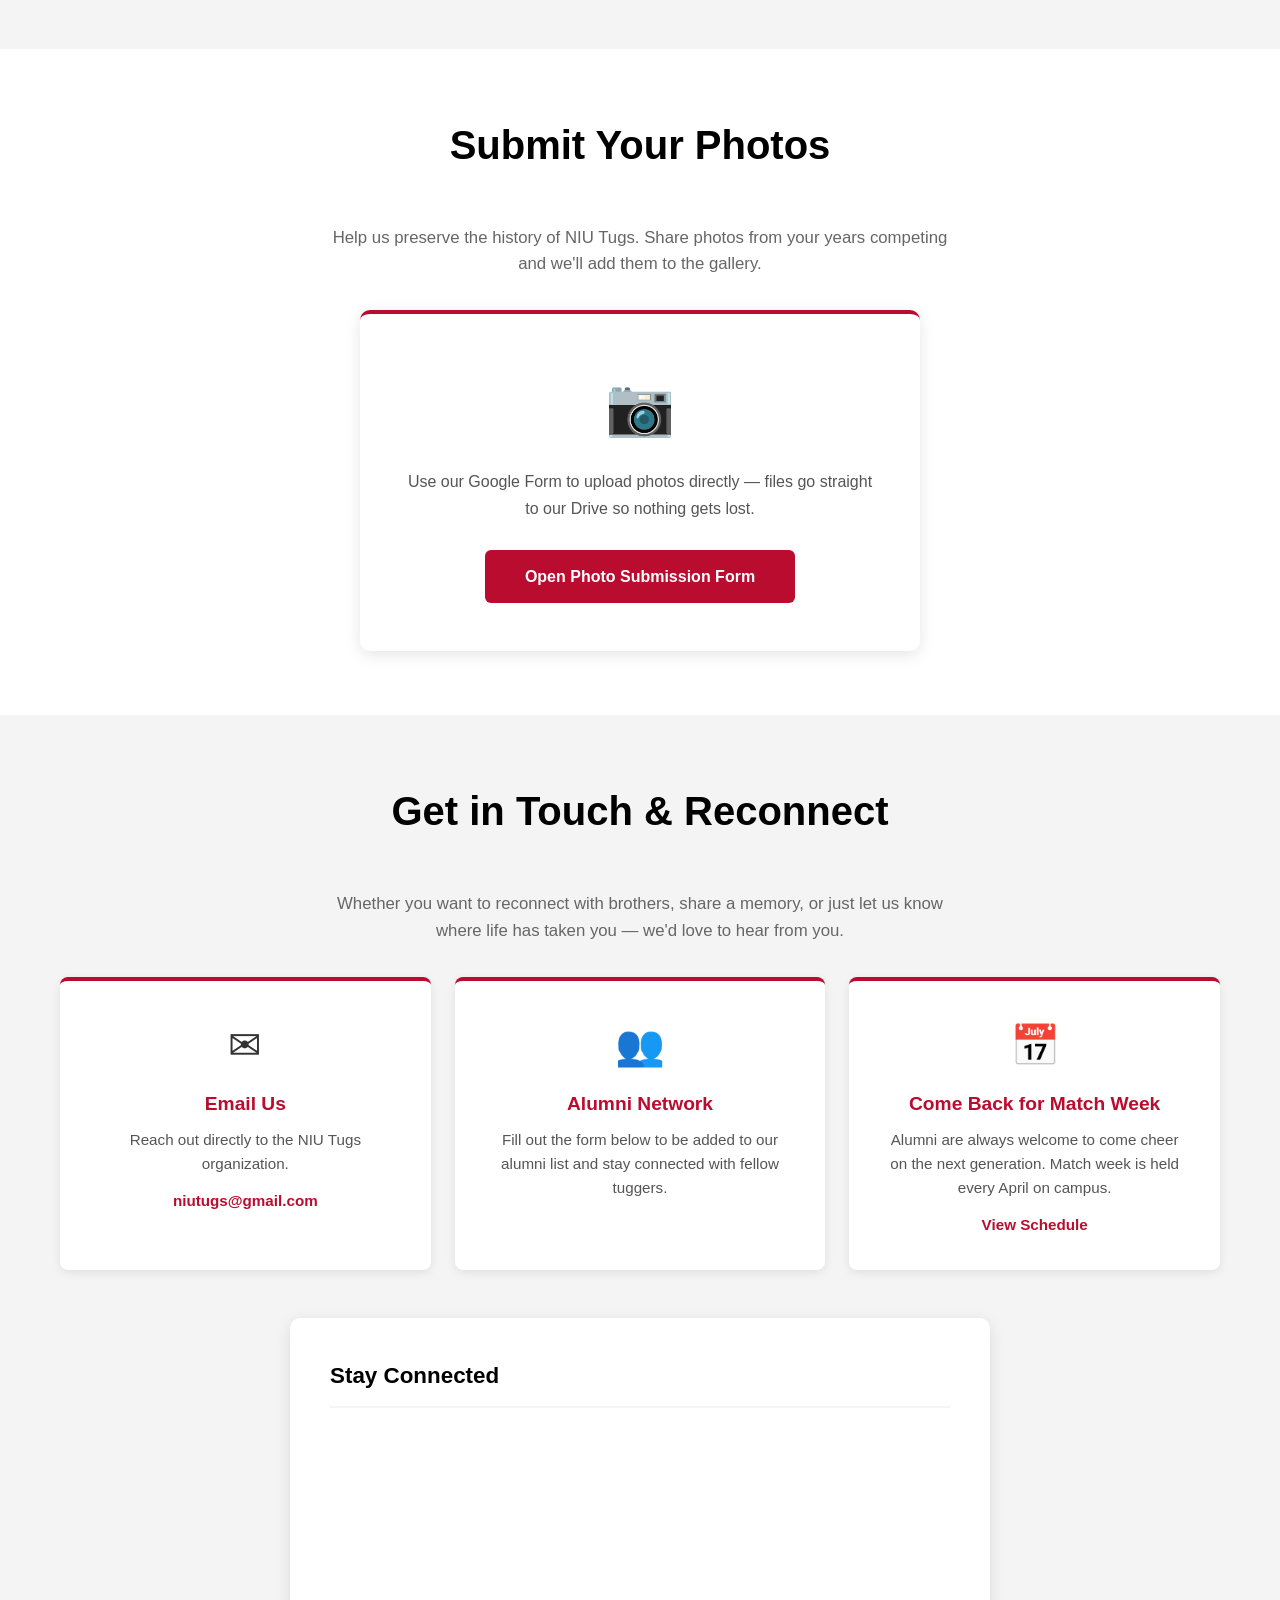
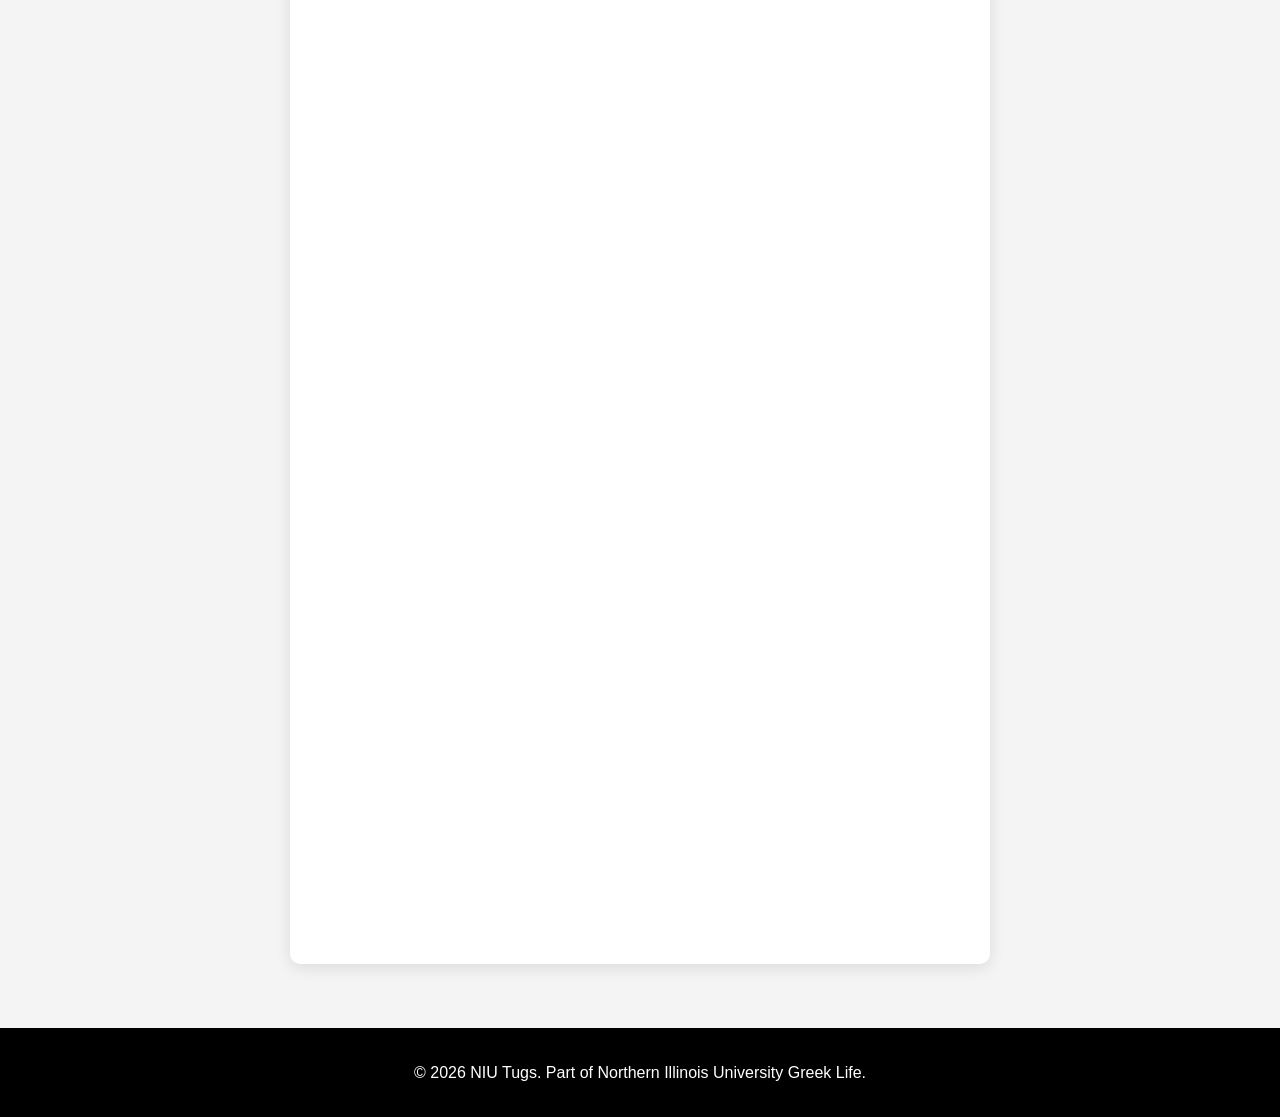
==== commit 09407e18: "ALumni changes" ====
--- a/alumni.html
+++ b/alumni.html
@@ -27,7 +27,7 @@
     <!-- Hero -->
     <section class="alumni-hero">
         <div class="hero-content">
-            <h2>NIU Tugs Alumni</h2>
+            <h2>Alumni Pride</h2>
             <p class="tagline">Once a tugger, always a tugger.</p>
         </div>
     </section>
@@ -150,45 +150,11 @@
         <div class="container">
             <h2>Submit Your Photos</h2>
             <p class="form-intro">Help us preserve the history of NIU Tugs. Share photos from your years competing and we'll add them to the gallery.</p>
-            <form class="alumni-form" action="https://formspree.io/f/YOUR_FORM_ID" method="POST" enctype="multipart/form-data">
-                <div class="form-row">
-                    <div class="form-group">
-                        <label for="photo-name">Your Name</label>
-                        <input type="text" id="photo-name" name="name" placeholder="Full name" required>
-                    </div>
-                    <div class="form-group">
-                        <label for="photo-fraternity">Fraternity</label>
-                        <input type="text" id="photo-fraternity" name="fraternity" placeholder="e.g. Sigma Nu" required>
-                    </div>
-                </div>
-                <div class="form-row">
-                    <div class="form-group">
-                        <label for="photo-years">Years Competed</label>
-                        <input type="text" id="photo-years" name="years" placeholder="e.g. 2005–2008">
-                    </div>
-                    <div class="form-group">
-                        <label for="photo-email">Email</label>
-                        <input type="email" id="photo-email" name="email" placeholder="your@email.com" required>
-                    </div>
-                </div>
-                <div class="form-group">
-                    <label for="photo-caption">Photo Caption / Description</label>
-                    <textarea id="photo-caption" name="caption" rows="3" placeholder="Describe what's in the photo, the year, the event, etc."></textarea>
-                </div>
-                <div class="form-group">
-                    <label for="photo-file">Attach Photos</label>
-                    <div class="file-upload-area" id="file-upload-area">
-                        <input type="file" id="photo-file" name="photos" multiple accept="image/*">
-                        <label for="photo-file" class="file-upload-label">
-                            <span class="upload-icon">&#128190;</span>
-                            <span>Click to select photos or drag and drop</span>
-                            <span class="file-hint">JPG, PNG, HEIC — up to 10 files</span>
-                        </label>
-                    </div>
-                    <p id="file-names" class="file-names"></p>
-                </div>
-                <button type="submit" class="submit-btn">Send Photos</button>
-            </form>
+            <div class="photo-submit-cta">
+                <div class="photo-submit-icon">&#128247;</div>
+                <p>Use our Google Form to upload photos directly — files go straight to our Drive so nothing gets lost.</p>
+                <a href="https://forms.gle/DpZYo2HYBouoTobK9" target="_blank" rel="noopener" class="submit-btn-link">Open Photo Submission Form</a>
+            </div>
         </div>
     </section>
 
@@ -217,34 +183,10 @@
                 </div>
             </div>
 
-            <form class="alumni-form reconnect-form" action="https://formspree.io/f/YOUR_FORM_ID" method="POST">
+            <div class="google-form-wrapper">
                 <h3 class="form-subheading">Stay Connected</h3>
-                <div class="form-row">
-                    <div class="form-group">
-                        <label for="rc-name">Full Name</label>
-                        <input type="text" id="rc-name" name="name" placeholder="Your name" required>
-                    </div>
-                    <div class="form-group">
-                        <label for="rc-email">Email Address</label>
-                        <input type="email" id="rc-email" name="email" placeholder="your@email.com" required>
-                    </div>
-                </div>
-                <div class="form-row">
-                    <div class="form-group">
-                        <label for="rc-fraternity">Fraternity</label>
-                        <input type="text" id="rc-fraternity" name="fraternity" placeholder="e.g. Sigma Nu">
-                    </div>
-                    <div class="form-group">
-                        <label for="rc-years">Years at NIU</label>
-                        <input type="text" id="rc-years" name="years" placeholder="e.g. 2003–2007">
-                    </div>
-                </div>
-                <div class="form-group">
-                    <label for="rc-message">Message (optional)</label>
-                    <textarea id="rc-message" name="message" rows="4" placeholder="Share a memory, say hello, or let us know what you've been up to..."></textarea>
-                </div>
-                <button type="submit" class="submit-btn">Submit</button>
-            </form>
+                <iframe src="https://docs.google.com/forms/d/e/1FAIpQLSdqpDG56XwN6Vna51zc7_dHWHLpihsbwG8gESWcAMG7AdXNog/viewform?embedded=true" width="100%" height="1092" frameborder="0" marginheight="0" marginwidth="0">Loading…</iframe>
+            </div>
         </div>
     </section>
 
--- a/alumni.css
+++ b/alumni.css
@@ -170,6 +170,62 @@
 
 .gallery-note a:hover {
     text-decoration: underline;
+}
+
+/* Photo Submit CTA */
+.photo-submit-cta {
+    max-width: 560px;
+    margin: 0 auto;
+    background: var(--white);
+    border-radius: 10px;
+    box-shadow: 0 4px 16px rgba(0,0,0,0.1);
+    padding: 3rem 2.5rem;
+    text-align: center;
+    border-top: 4px solid var(--niu-red);
+}
+
+.photo-submit-icon {
+    font-size: 3.5rem;
+    margin-bottom: 1rem;
+}
+
+.photo-submit-cta p {
+    color: #555;
+    font-size: 1rem;
+    margin-bottom: 1.75rem;
+    line-height: 1.7;
+}
+
+.submit-btn-link {
+    display: inline-block;
+    background: var(--niu-red);
+    color: var(--white);
+    padding: 0.85rem 2.5rem;
+    font-size: 1rem;
+    font-weight: bold;
+    border-radius: 6px;
+    text-decoration: none;
+    transition: background 0.2s, transform 0.2s;
+}
+
+.submit-btn-link:hover {
+    background: #96091f;
+    transform: translateY(-2px);
+}
+
+/* Google Form embed */
+.google-form-wrapper {
+    max-width: 700px;
+    margin: 0 auto;
+    background: var(--white);
+    padding: 2.5rem;
+    border-radius: 10px;
+    box-shadow: 0 4px 16px rgba(0,0,0,0.1);
+}
+
+.google-form-wrapper iframe {
+    display: block;
+    border-radius: 4px;
 }
 
 /* Forms */
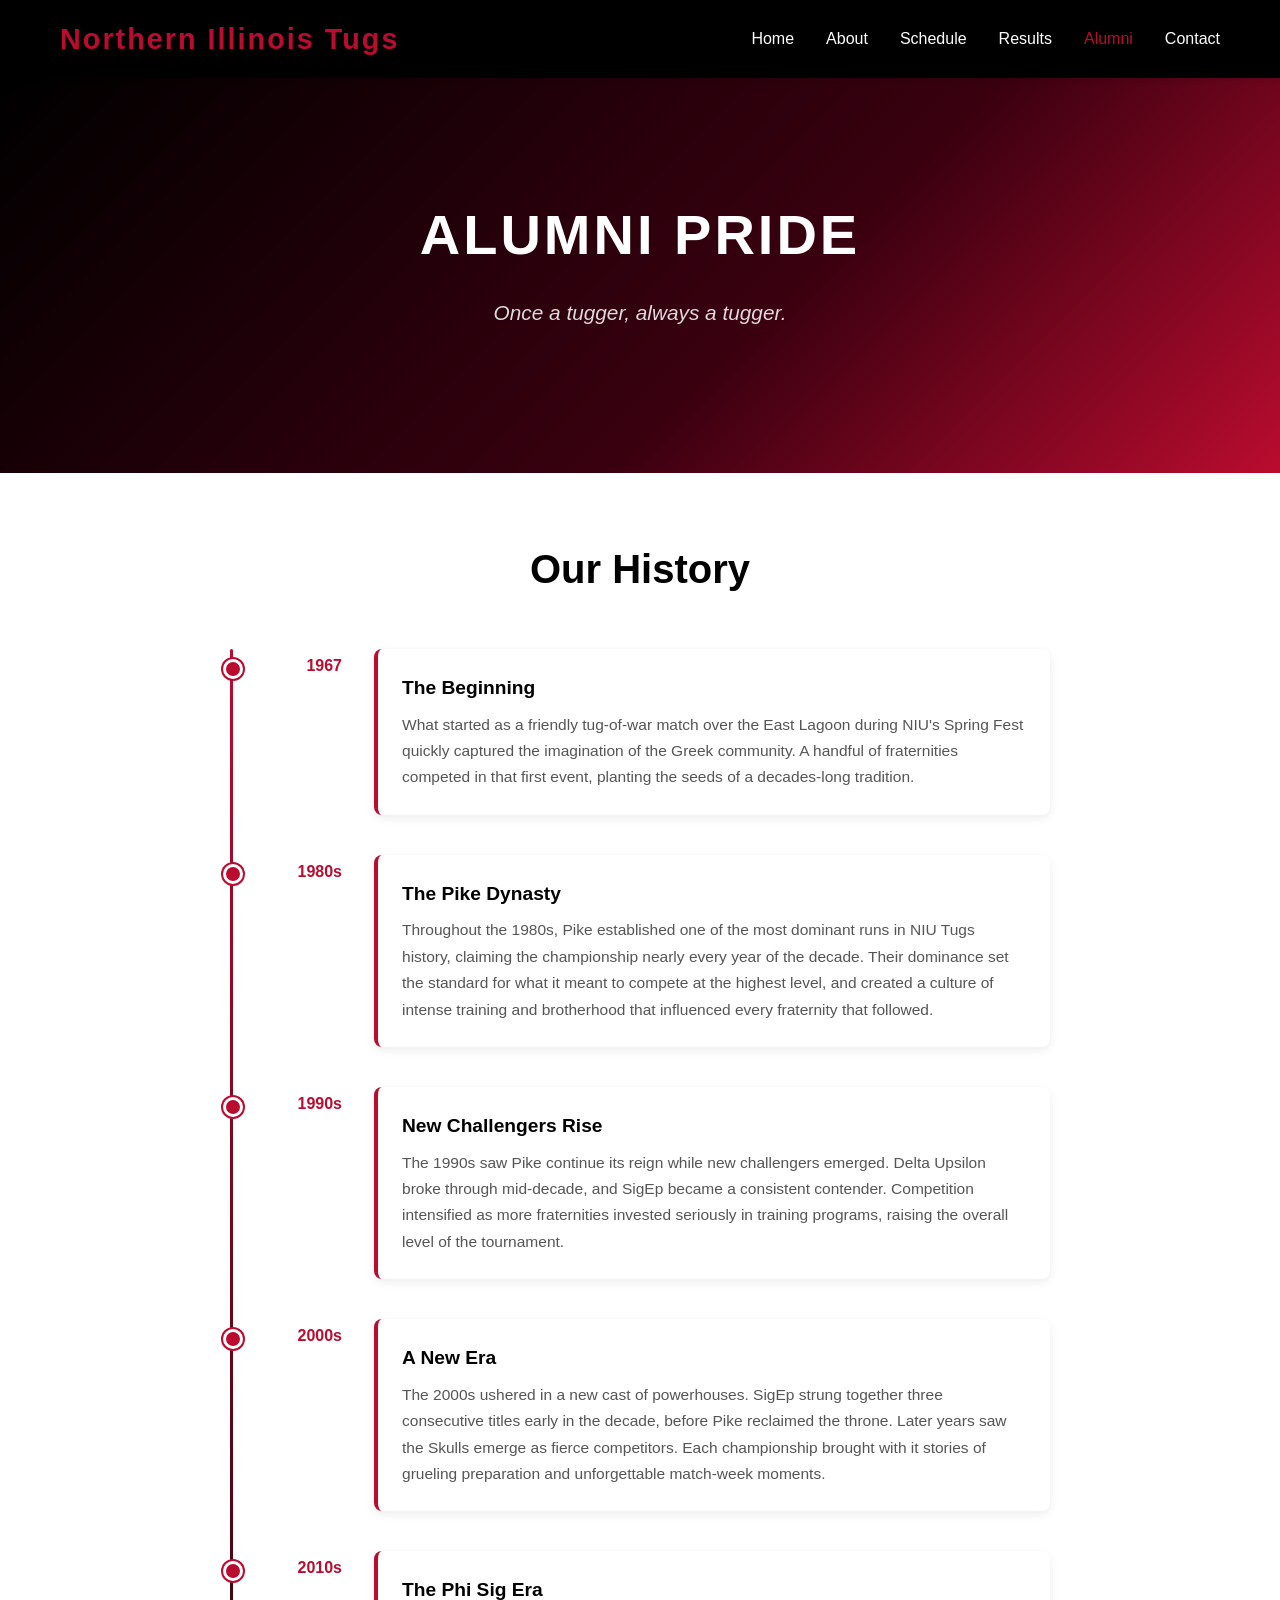
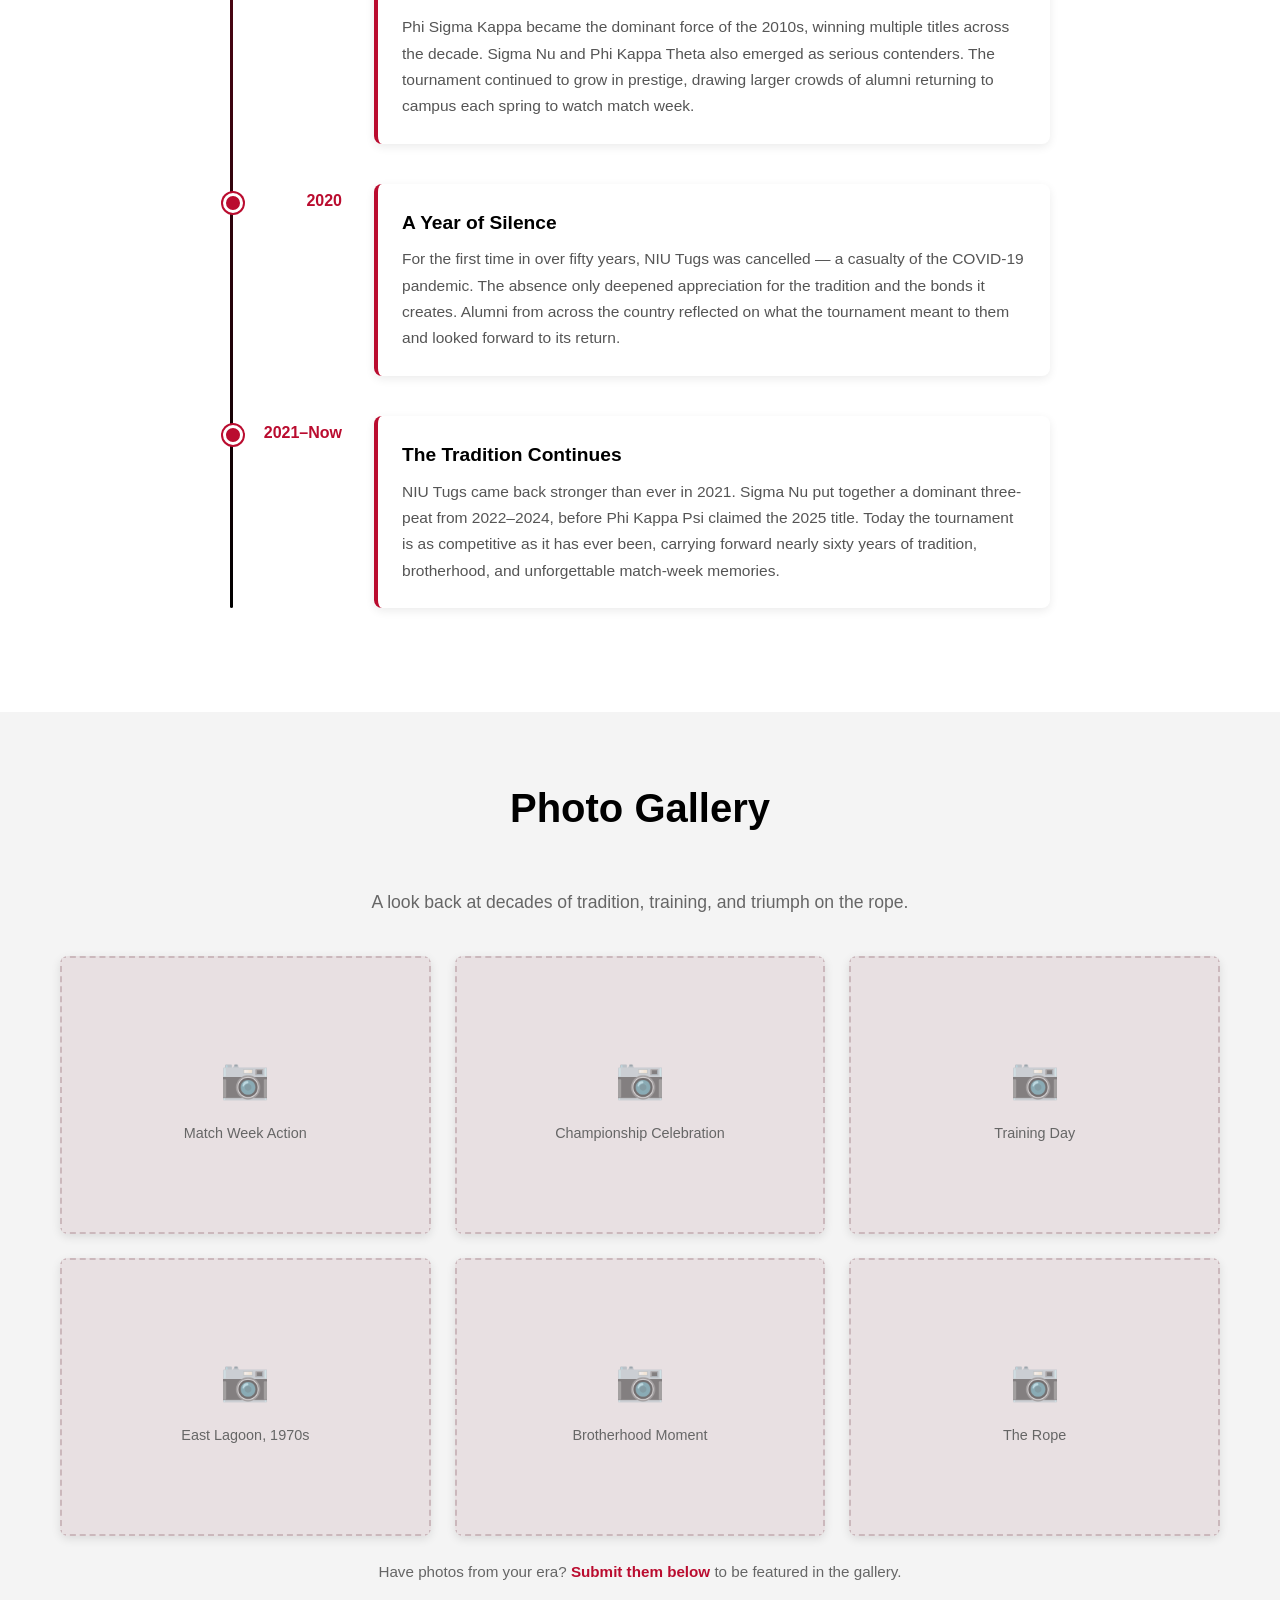
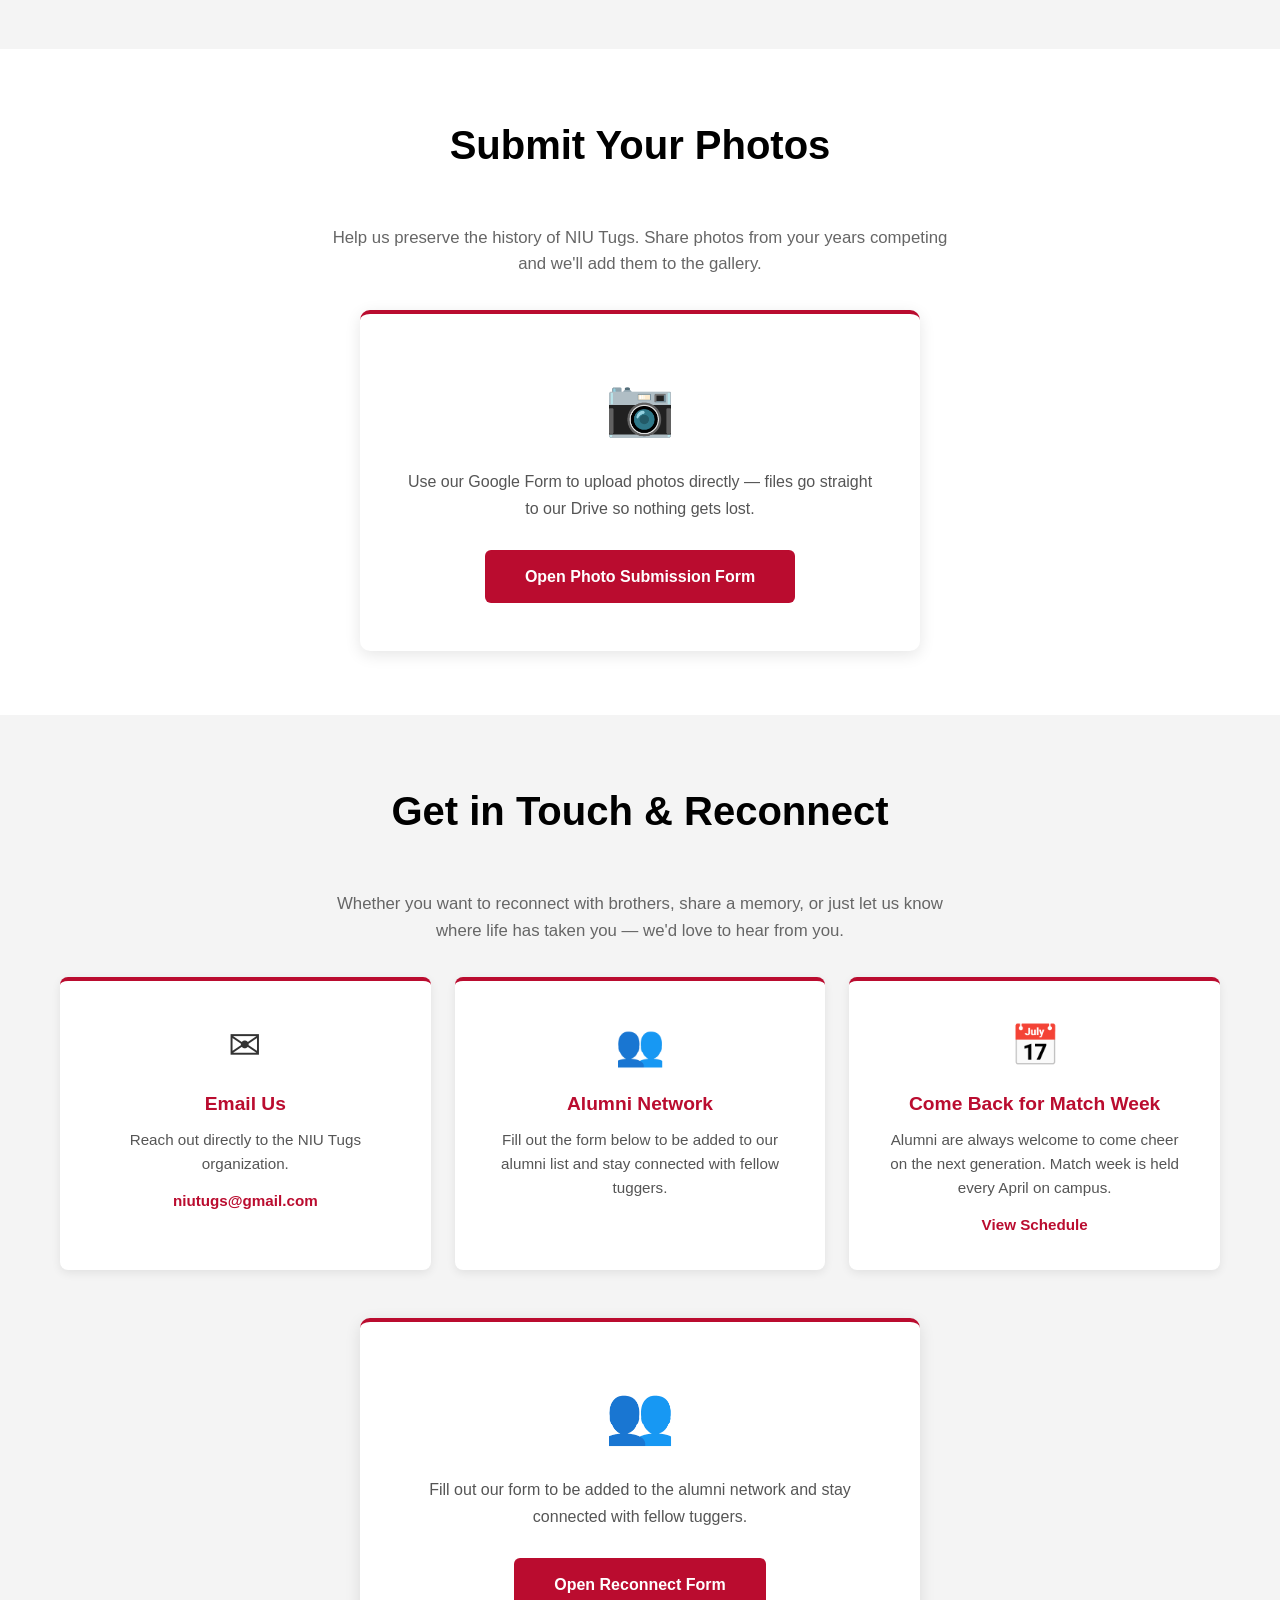
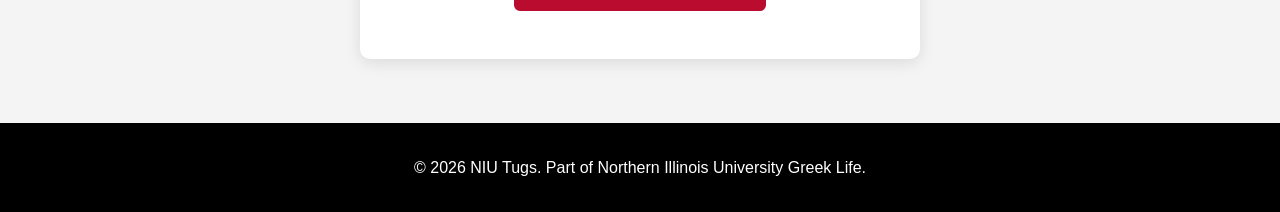
==== commit f3ed23c8: "forms" ====
--- a/alumni.html
+++ b/alumni.html
@@ -183,9 +183,10 @@
                 </div>
             </div>
 
-            <div class="google-form-wrapper">
-                <h3 class="form-subheading">Stay Connected</h3>
-                <iframe src="https://docs.google.com/forms/d/e/1FAIpQLSdqpDG56XwN6Vna51zc7_dHWHLpihsbwG8gESWcAMG7AdXNog/viewform?embedded=true" width="100%" height="1092" frameborder="0" marginheight="0" marginwidth="0">Loading…</iframe>
+            <div class="photo-submit-cta">
+                <div class="photo-submit-icon">&#128101;</div>
+                <p>Fill out our form to be added to the alumni network and stay connected with fellow tuggers.</p>
+                <a href="https://forms.gle/eSBEj5jXet33u6AY7" target="_blank" rel="noopener" class="submit-btn-link">Open Reconnect Form</a>
             </div>
         </div>
     </section>
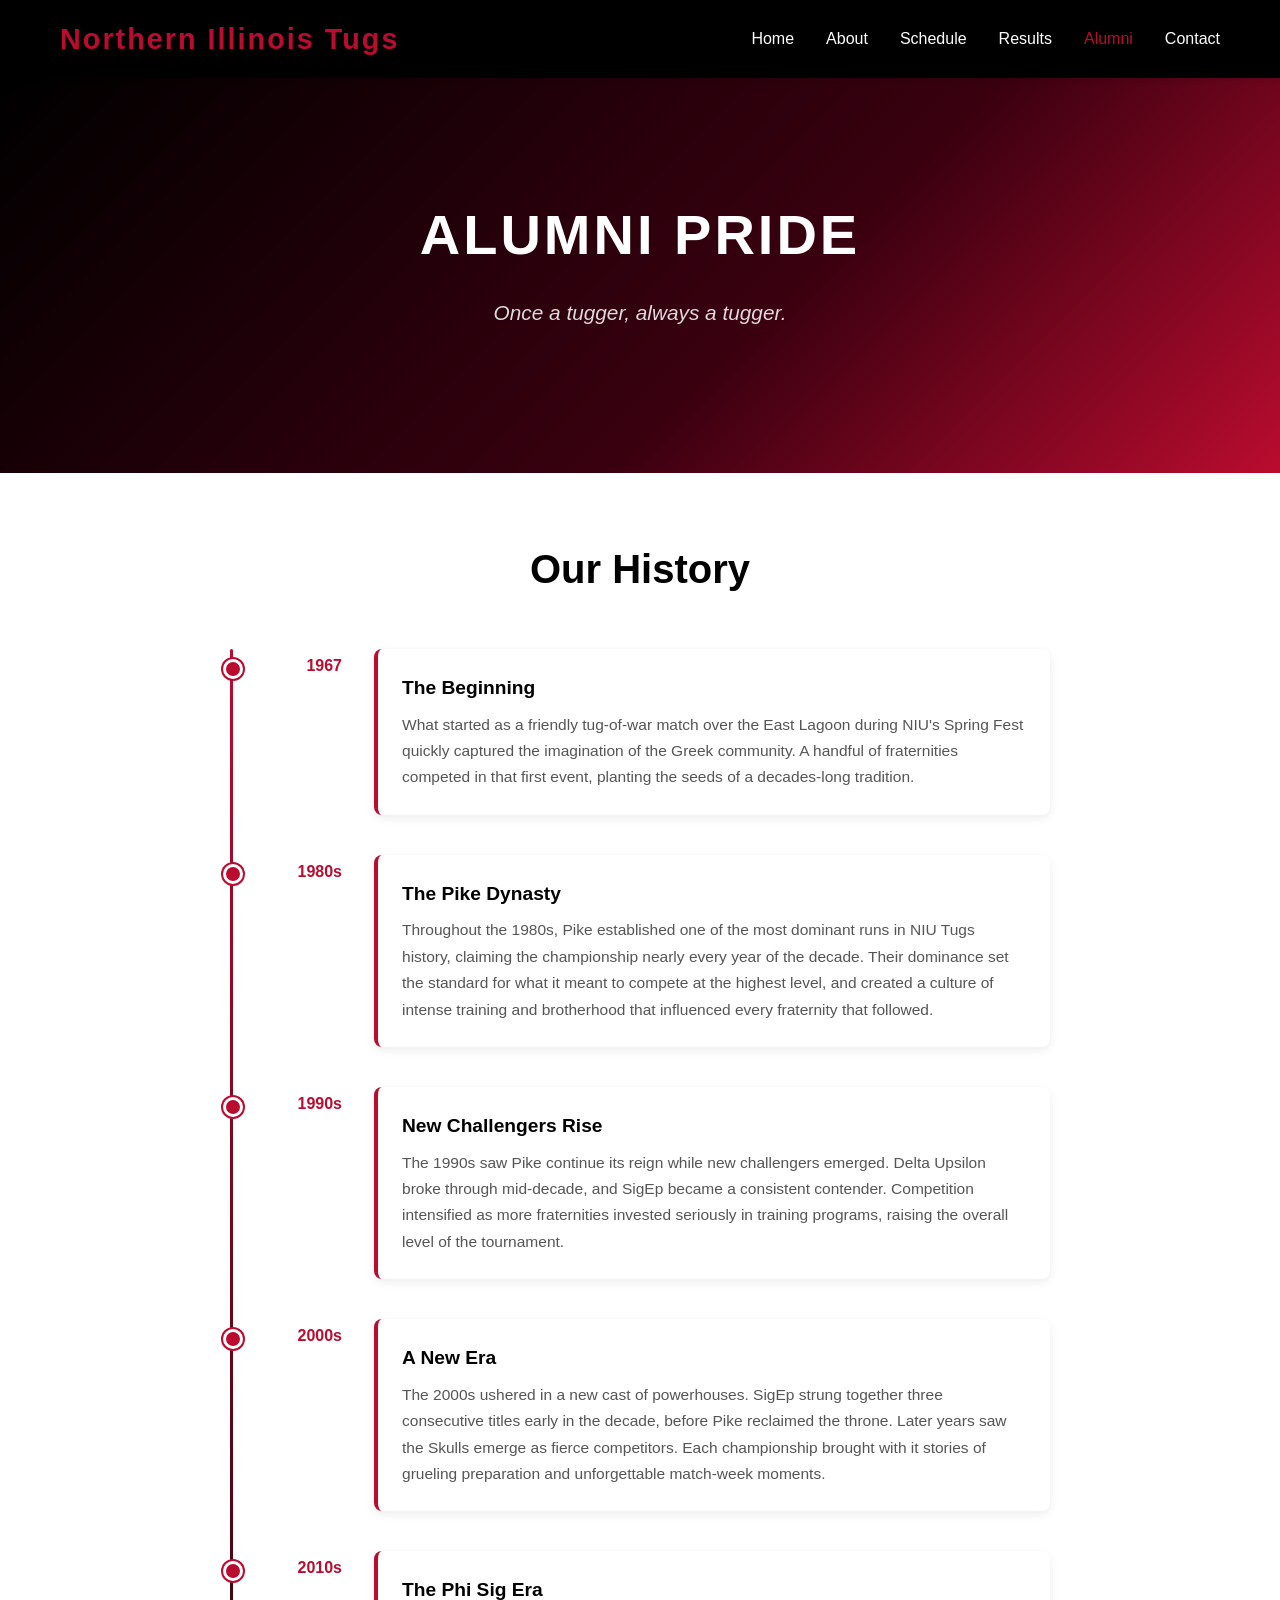
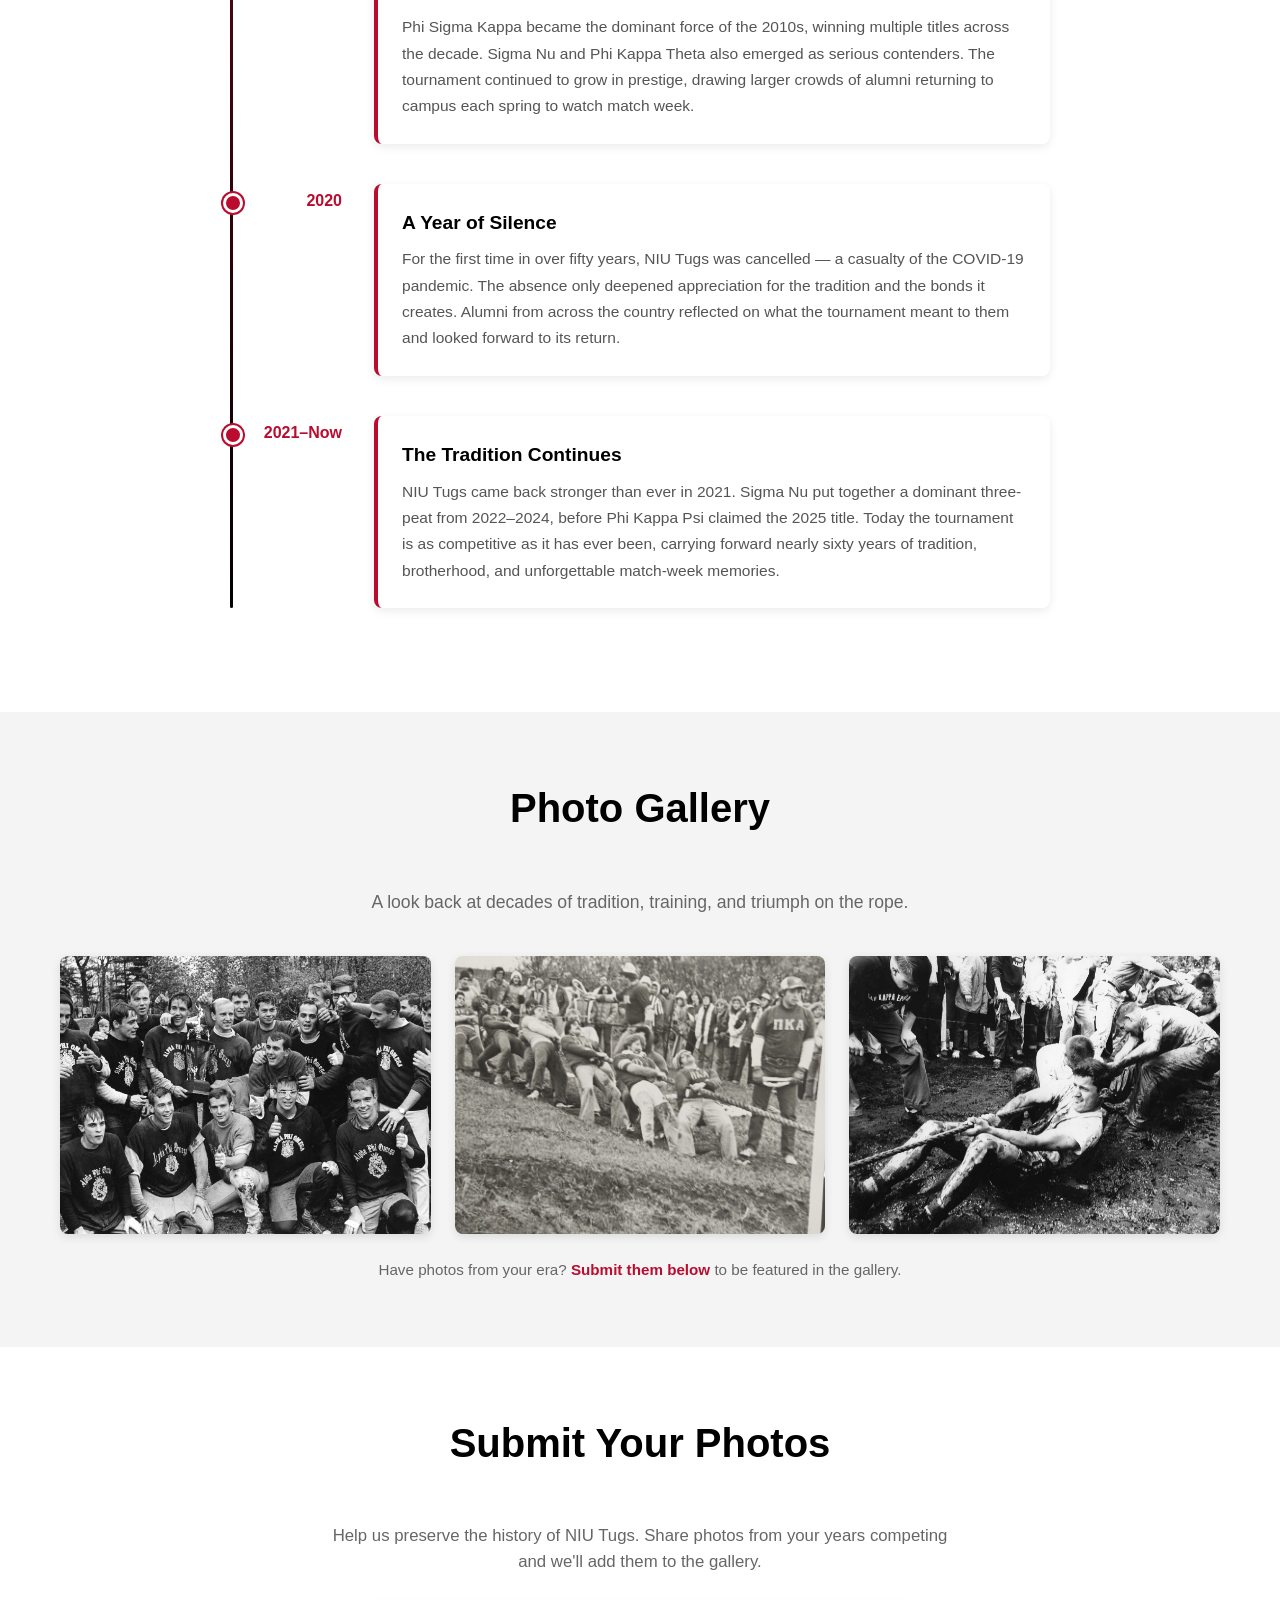
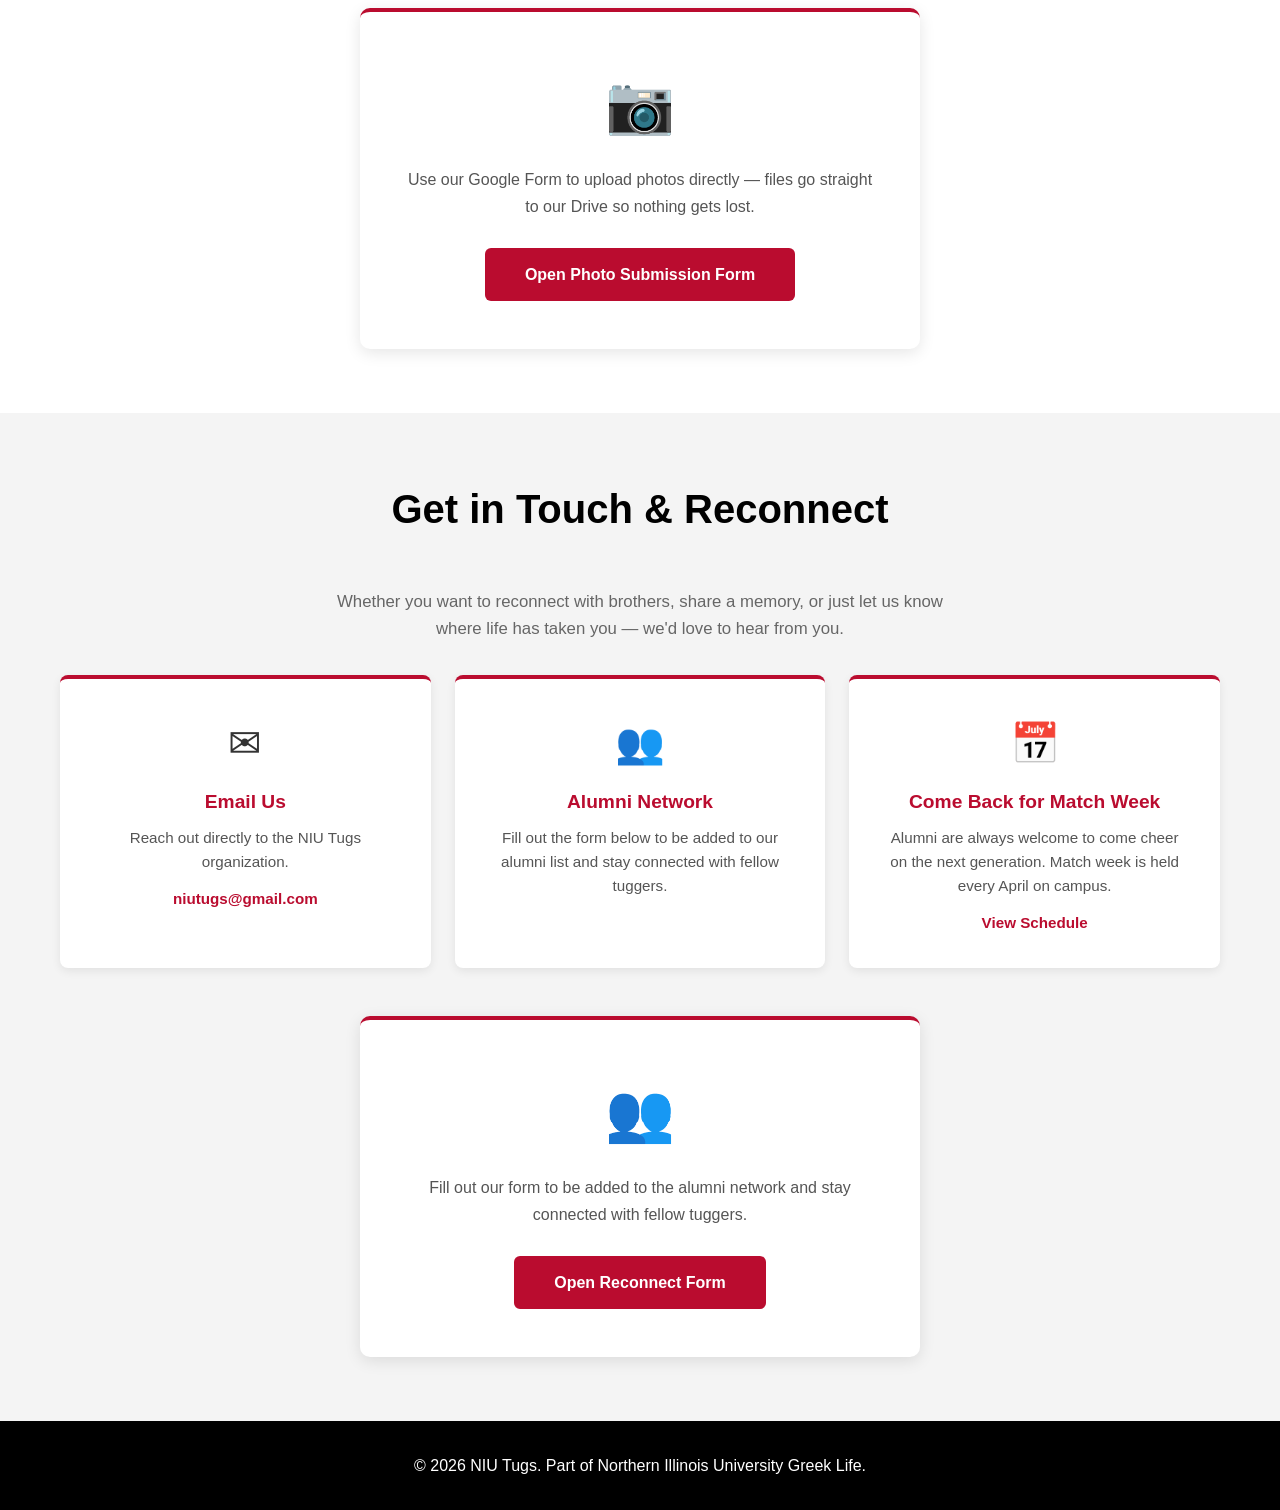
==== commit e230d6cf: "photos" ====
--- a/alumni.html
+++ b/alumni.html
@@ -105,40 +105,13 @@
             <p class="gallery-intro">A look back at decades of tradition, training, and triumph on the rope.</p>
             <div class="photo-grid">
                 <div class="photo-card">
-                    <div class="photo-placeholder">
-                        <span class="photo-icon">&#128247;</span>
-                        <p>Match Week Action</p>
-                    </div>
+                    <img src="Alpha Phi Omega.jpg" alt="Alpha Phi Omega">
                 </div>
                 <div class="photo-card">
-                    <div class="photo-placeholder">
-                        <span class="photo-icon">&#128247;</span>
-                        <p>Championship Celebration</p>
-                    </div>
+                    <img src="Phi Kappa Alpha.jpg" alt="Phi Kappa Alpha">
                 </div>
                 <div class="photo-card">
-                    <div class="photo-placeholder">
-                        <span class="photo-icon">&#128247;</span>
-                        <p>Training Day</p>
-                    </div>
-                </div>
-                <div class="photo-card">
-                    <div class="photo-placeholder">
-                        <span class="photo-icon">&#128247;</span>
-                        <p>East Lagoon, 1970s</p>
-                    </div>
-                </div>
-                <div class="photo-card">
-                    <div class="photo-placeholder">
-                        <span class="photo-icon">&#128247;</span>
-                        <p>Brotherhood Moment</p>
-                    </div>
-                </div>
-                <div class="photo-card">
-                    <div class="photo-placeholder">
-                        <span class="photo-icon">&#128247;</span>
-                        <p>The Rope</p>
-                    </div>
+                    <img src="Tekes.jpg" alt="Tekes">
                 </div>
             </div>
             <p class="gallery-note">Have photos from your era? <a href="#submit-photos">Submit them below</a> to be featured in the gallery.</p>
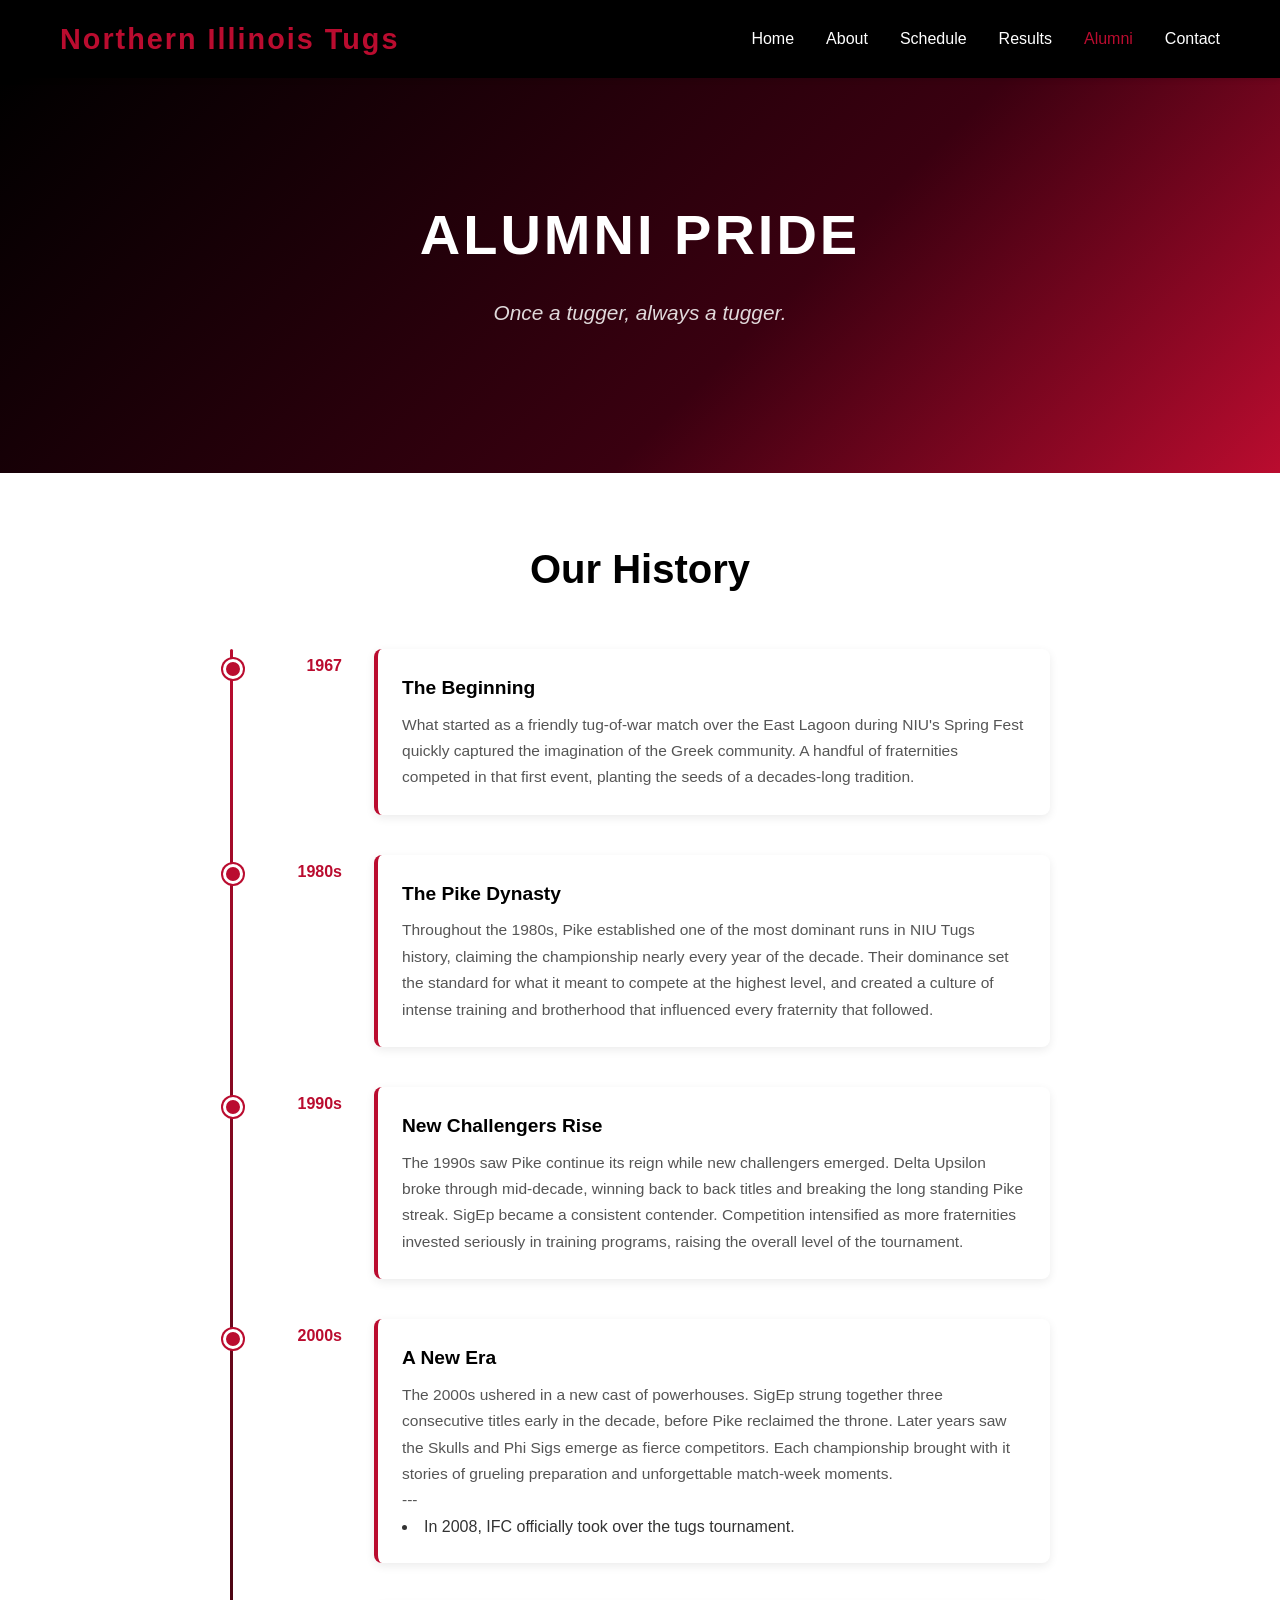
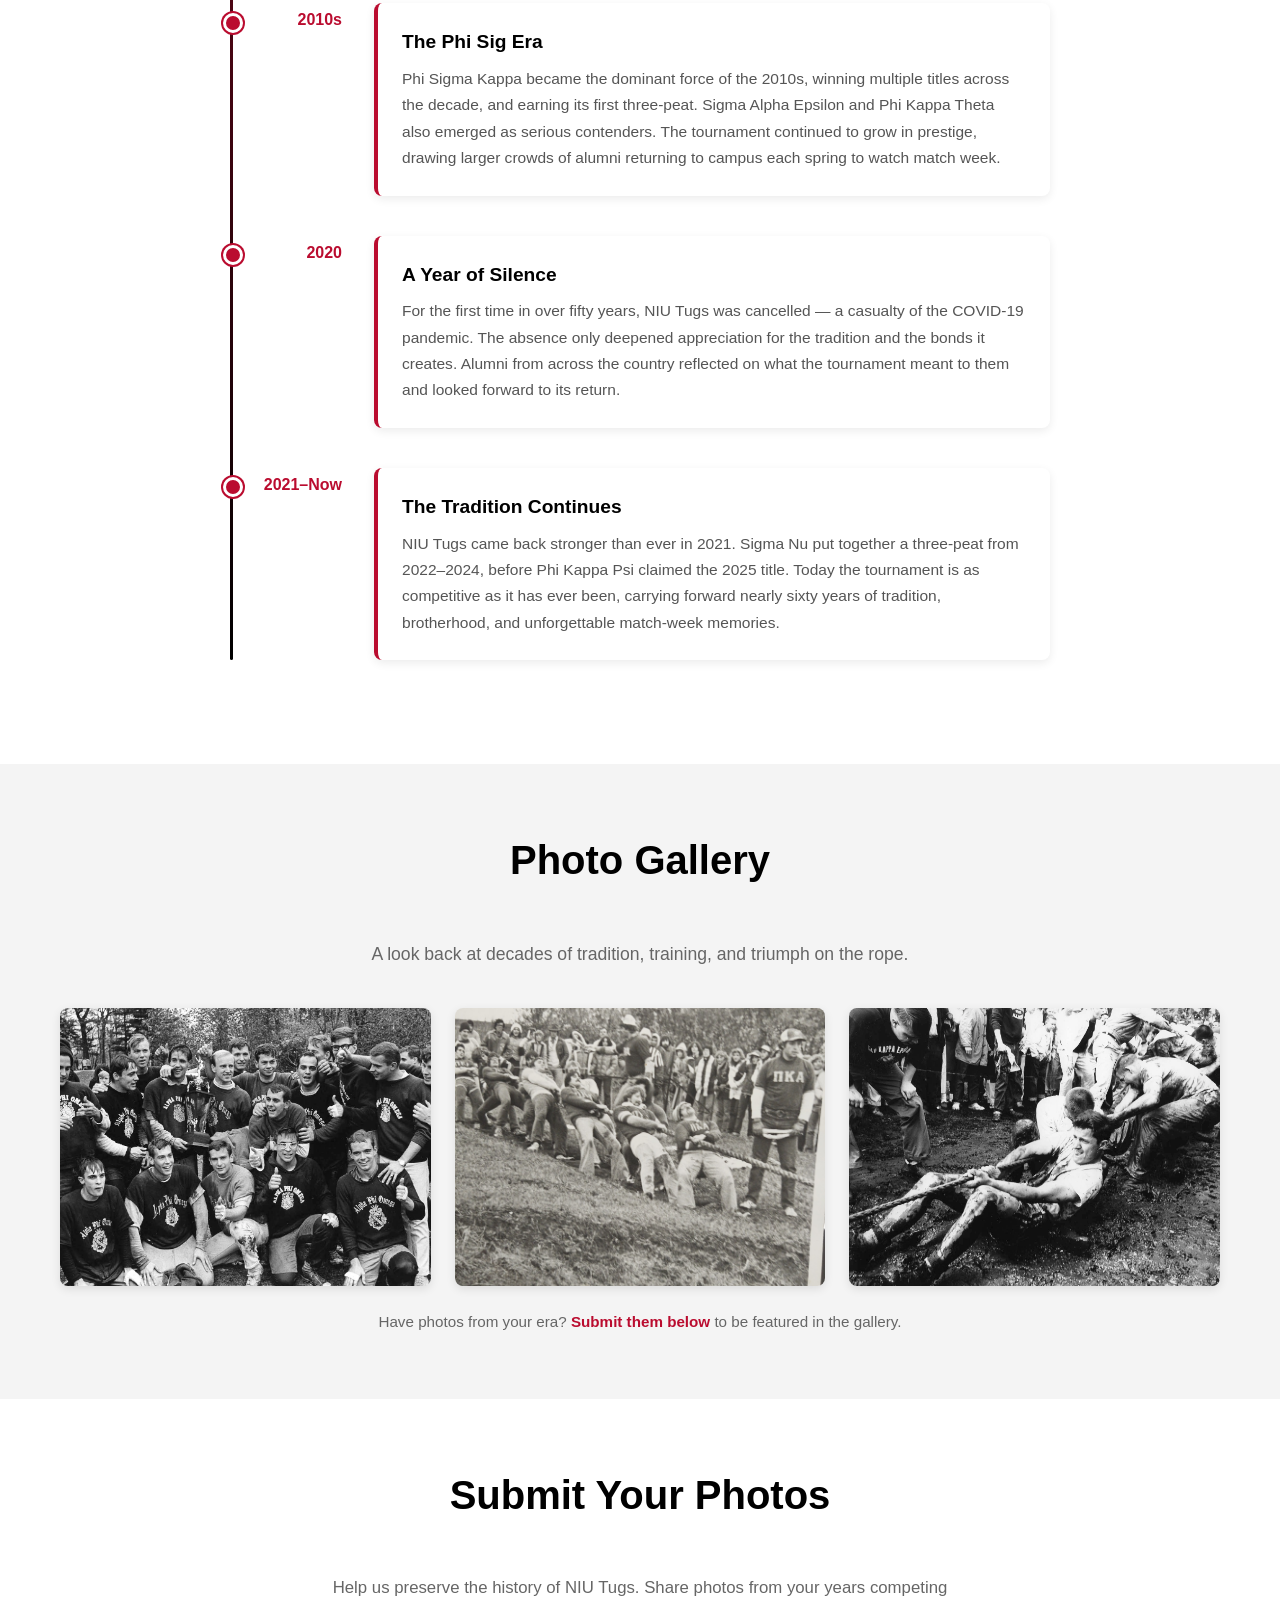
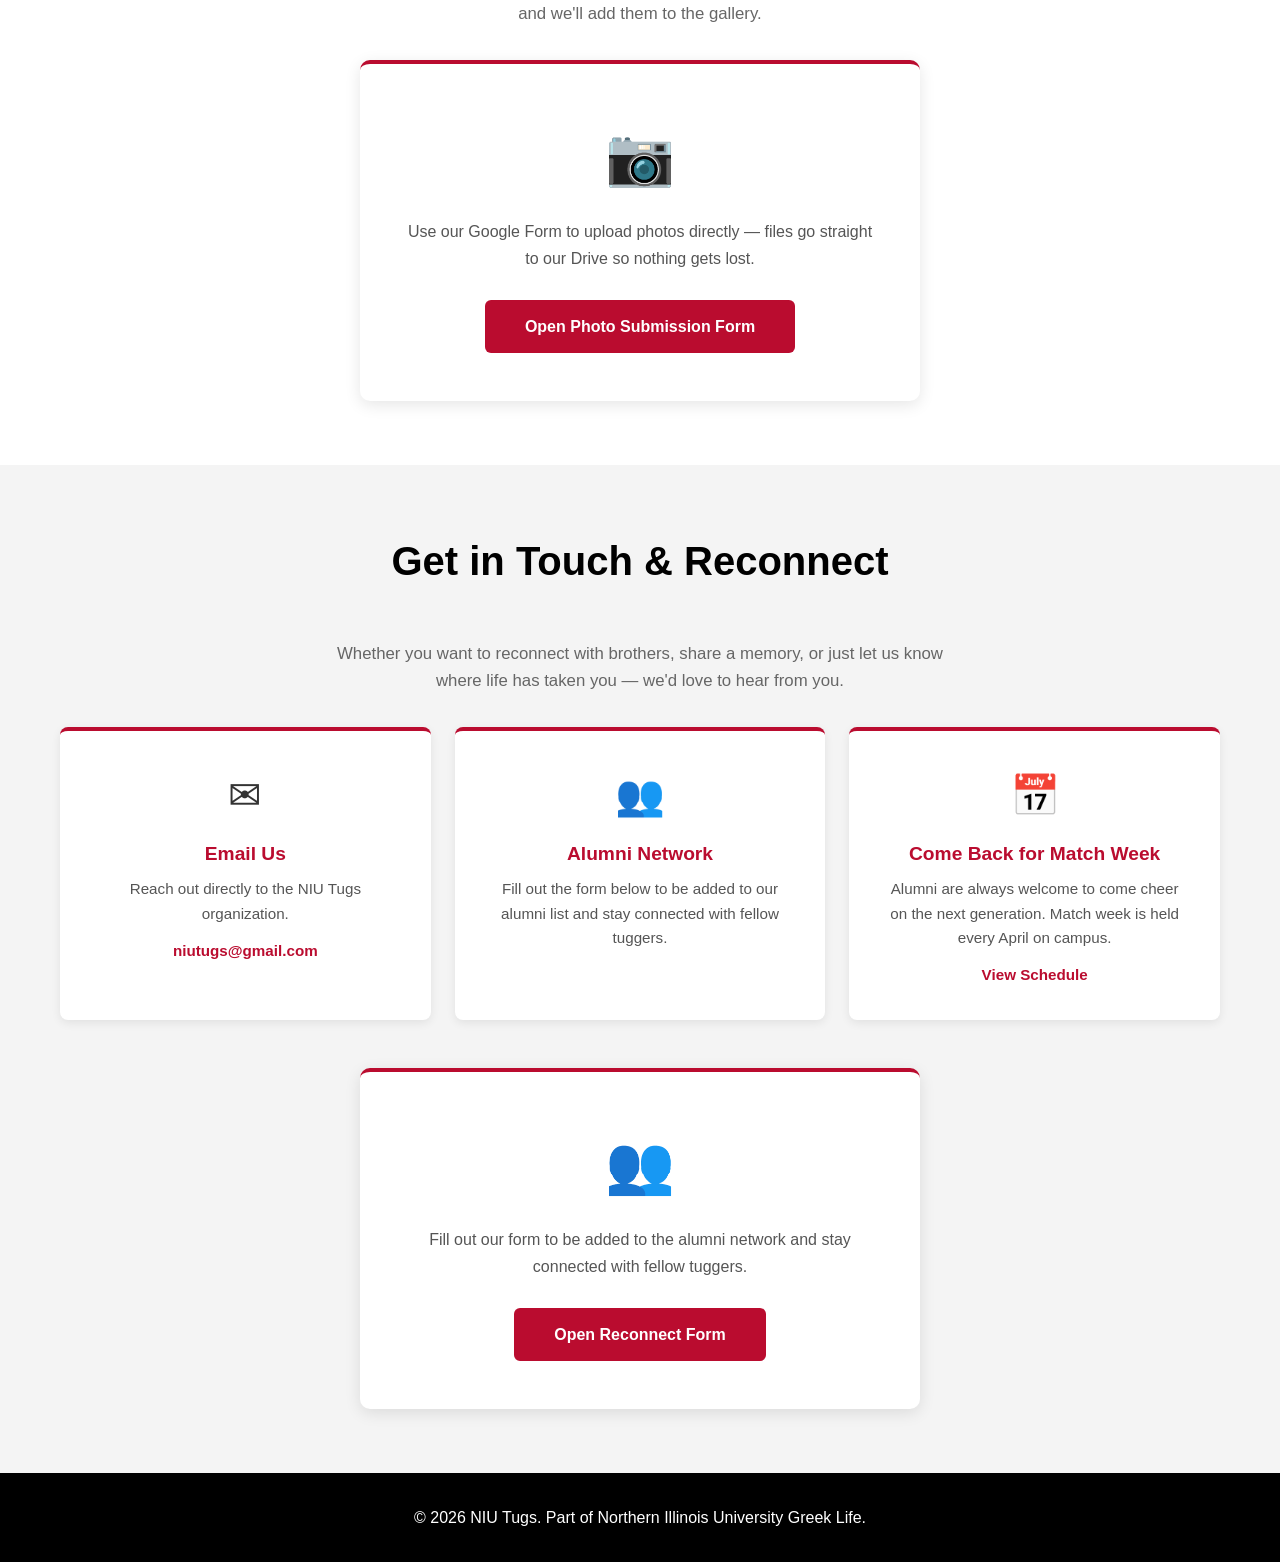
==== commit 100afe1a: "V1.3 Schedule, points, timeline" ====
--- a/alumni.html
+++ b/alumni.html
@@ -58,7 +58,7 @@
                     <div class="timeline-year">1990s</div>
                     <div class="timeline-content">
                         <h3>New Challengers Rise</h3>
-                        <p>The 1990s saw Pike continue its reign while new challengers emerged. Delta Upsilon broke through mid-decade, and SigEp became a consistent contender. Competition intensified as more fraternities invested seriously in training programs, raising the overall level of the tournament.</p>
+                        <p>The 1990s saw Pike continue its reign while new challengers emerged. Delta Upsilon broke through mid-decade, winning back to back titles and breaking the long standing Pike streak. SigEp became a consistent contender. Competition intensified as more fraternities invested seriously in training programs, raising the overall level of the tournament.</p>
                     </div>
                 </div>
 
@@ -66,7 +66,10 @@
                     <div class="timeline-year">2000s</div>
                     <div class="timeline-content">
                         <h3>A New Era</h3>
-                        <p>The 2000s ushered in a new cast of powerhouses. SigEp strung together three consecutive titles early in the decade, before Pike reclaimed the throne. Later years saw the Skulls emerge as fierce competitors. Each championship brought with it stories of grueling preparation and unforgettable match-week moments.</p>
+                        <p>The 2000s ushered in a new cast of powerhouses. SigEp strung together three consecutive titles early in the decade, before Pike reclaimed the throne. Later years saw the Skulls and Phi Sigs emerge as fierce competitors. Each championship brought with it stories of grueling preparation and unforgettable match-week moments.</p>
+                        <p>---</p>
+                        <li>In 2008, IFC officially took over the tugs tournament.</li>
+
                     </div>
                 </div>
 
@@ -74,7 +77,7 @@
                     <div class="timeline-year">2010s</div>
                     <div class="timeline-content">
                         <h3>The Phi Sig Era</h3>
-                        <p>Phi Sigma Kappa became the dominant force of the 2010s, winning multiple titles across the decade. Sigma Nu and Phi Kappa Theta also emerged as serious contenders. The tournament continued to grow in prestige, drawing larger crowds of alumni returning to campus each spring to watch match week.</p>
+                        <p>Phi Sigma Kappa became the dominant force of the 2010s, winning multiple titles across the decade, and earning its first three-peat. Sigma Alpha Epsilon and Phi Kappa Theta also emerged as serious contenders. The tournament continued to grow in prestige, drawing larger crowds of alumni returning to campus each spring to watch match week.</p>
                     </div>
                 </div>
 
@@ -90,7 +93,7 @@
                     <div class="timeline-year">2021–Now</div>
                     <div class="timeline-content">
                         <h3>The Tradition Continues</h3>
-                        <p>NIU Tugs came back stronger than ever in 2021. Sigma Nu put together a dominant three-peat from 2022–2024, before Phi Kappa Psi claimed the 2025 title. Today the tournament is as competitive as it has ever been, carrying forward nearly sixty years of tradition, brotherhood, and unforgettable match-week memories.</p>
+                        <p>NIU Tugs came back stronger than ever in 2021. Sigma Nu put together a three-peat from 2022–2024, before Phi Kappa Psi claimed the 2025 title. Today the tournament is as competitive as it has ever been, carrying forward nearly sixty years of tradition, brotherhood, and unforgettable match-week memories.</p>
                     </div>
                 </div>
 
--- a/styles.css
+++ b/styles.css
@@ -225,7 +225,7 @@
 }
 
 .schedule-item.highlight .location {
-    color: rgba(255,255,255,0.9);
+    color: rgba(85, 239, 54, 0.956);
 }
 
 /* Results Section */
@@ -345,6 +345,97 @@
     padding: 2rem;
 }
 
+/* 2026 Tournament Section */
+.tournament-meta {
+    display: flex;
+    gap: 1rem;
+    justify-content: center;
+    margin-bottom: 2rem;
+    flex-wrap: wrap;
+}
+
+.tournament-badge {
+    background: var(--niu-red);
+    color: var(--white);
+    padding: 0.4rem 1rem;
+    border-radius: 20px;
+    font-weight: 600;
+    font-size: 0.95rem;
+}
+
+.bracket-label {
+    text-align: center;
+    font-size: 1.1rem;
+    text-transform: uppercase;
+    letter-spacing: 2px;
+    color: var(--niu-black);
+    margin-bottom: 1.2rem;
+    opacity: 0.8;
+}
+
+.bracket-img-wrap {
+    text-align: center;
+}
+
+.bracket-img {
+    width: 60%;
+    max-width: 1100px;
+    border-radius: 15px;
+    box-shadow: 0 20px 30px rgba(0,0,0,0.4);
+}
+
+.tournament-badge-link {
+    text-decoration: none;
+    transition: opacity 0.2s;
+}
+
+.tournament-badge-link:hover {
+    opacity: 0.8;
+}
+
+/* IFC Follow Section */
+.ifc-follow {
+    background: var(--niu-black);
+    padding: 2.5rem 0;
+}
+
+.ifc-follow-inner {
+    display: flex;
+    align-items: center;
+    justify-content: space-between;
+    gap: 2rem;
+    flex-wrap: wrap;
+}
+
+.ifc-text h3 {
+    color: var(--white);
+    font-size: 1.3rem;
+    margin-bottom: 0.4rem;
+}
+
+.ifc-text p {
+    color: #aaa;
+    max-width: 500px;
+}
+
+.ifc-btn {
+    display: inline-flex;
+    align-items: center;
+    background: linear-gradient(45deg, #f09433, #e6683c, #dc2743, #cc2366, #bc1888);
+    color: var(--white);
+    padding: 0.75rem 1.5rem;
+    border-radius: 8px;
+    font-weight: 700;
+    font-size: 1rem;
+    text-decoration: none;
+    white-space: nowrap;
+    transition: opacity 0.2s;
+}
+
+.ifc-btn:hover {
+    opacity: 0.85;
+}
+
 /* Responsive Design */
 @media (max-width: 768px) {
     .nav-links {
